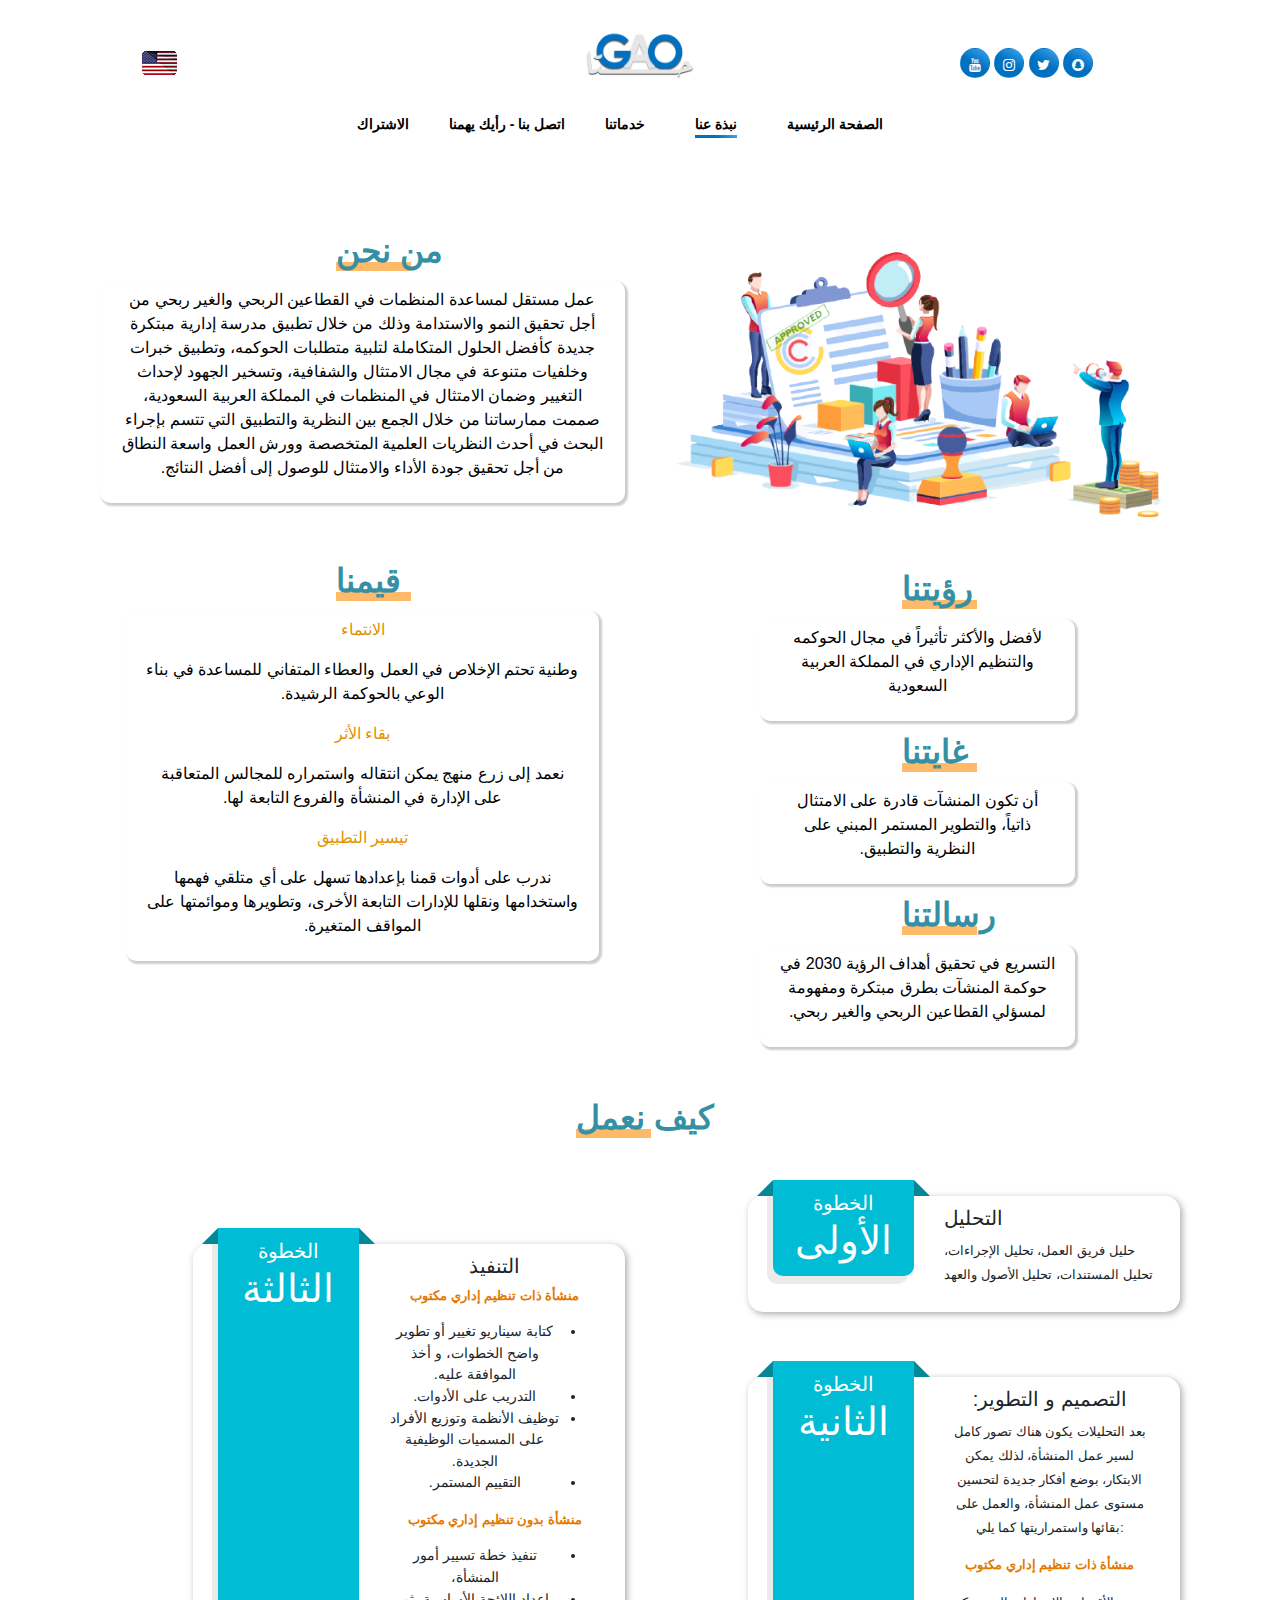
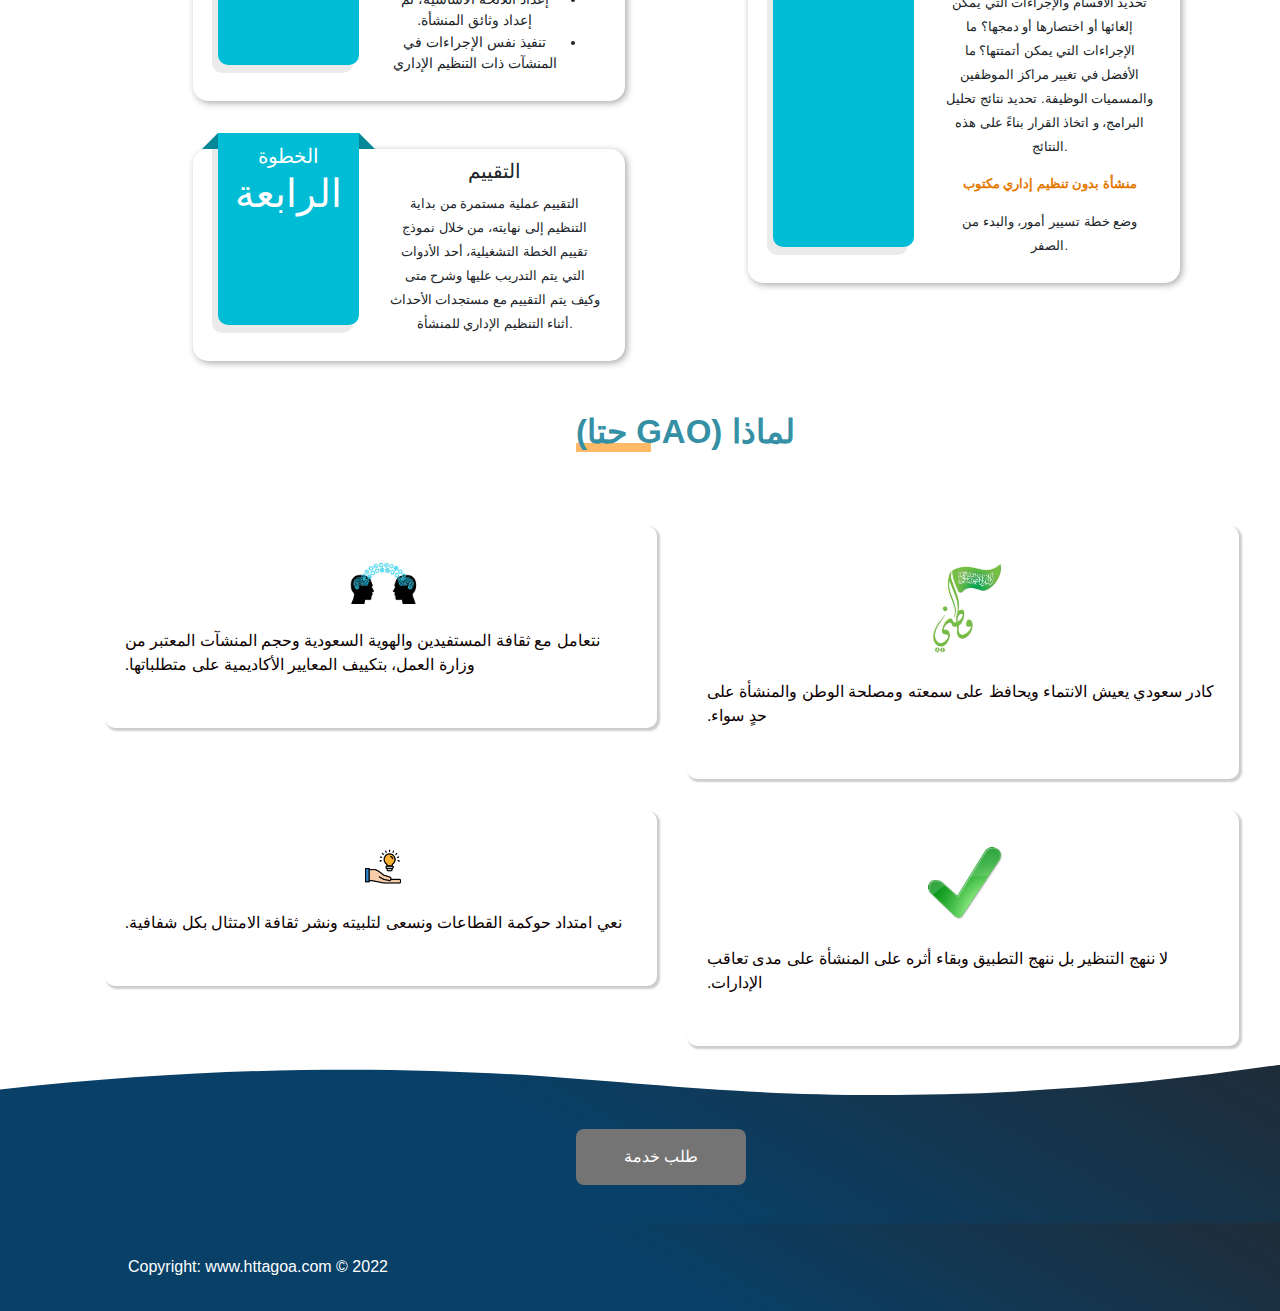
==== about_us.html @ 60f809b7 "first commit" ====
<!DOCTYPE html>
<html dir="rtl" lang="ar">

<head>
    <!-- Meta Tags -->
    <meta charset="utf-8">
    <meta content="width=device-width, initial-scale=1, shrink-to-fit=no" name="viewport">
    <!-- Page Title -->
    <title>HttaGoa</title>
    <!-- Favicon -->
    <link rel="icon" href="assets/img/tools/logo.png">
    <!-- Style Sheet -->
    <link href="https://maxcdn.bootstrapcdn.com/font-awesome/4.7.0/css/font-awesome.min.css" rel="stylesheet">
    <link rel="stylesheet" href="assets/css/style.css">
    <link rel="stylesheet" href="assets/css/steps.css">
    <link rel="stylesheet" href="assets/css/navbar.css">
    <link rel="stylesheet" href="assets/css/bootstrap.css">
    <link rel="stylesheet" href="assets/css/mobile.css ">


</head>

<body>

    <!-- Header start -->
    <header>
        <!--Navbar-->
        <div class="row no-gutters ">
            <div class="col-lg-3 col-md-12 col-sm-12 pt-5 menu-button ">
                <div class="social-icons mr-4 ">
                    <ul>
                        <li>
                            <a class="hover " href="https://www.snapchat.com/add/hatta.gao?share_id=tcZygXG7sNs&locale=ar-EG">
                                <i class="fa fa-snapchat"></i></a>
                        </li>
                        <li>
                            <a class="hover " href="https://twitter.com/GAO44782084?t=HVeHm3JKJ5Zm4QKDklTA5Q&s=09">
                                <i class="fa fa-twitter "></i></a>
                        </li>
                        <li>
                            <a class="hover " href="https://instagram.com/hatta.gao?utm_medium=copy_link">
                                <i class="fa fa-instagram "></i></a>
                        </li>
                        <li>
                            <a class="hover " href="https://youtube.com/channel/UCHqrDmmiUdGoRbmM8XUZd3w">
                                <i class="fa fa fa-youtube"></i></a>
                        </li>
                    </ul>
                </div>
            </div>
            <div class="col-lg-6 col-md-6 col-sm-6 nav-logo pt-2 ">
                <a href="#home " title="Logo " class="logo scroll ">
                    <img src="assets/img/tools/logo.png " class="logoPrinciplate " alt="logo ">
                </a>
            </div>
            <div class="col-lg-3 text-right pt-3 nav-icons ">
                <a class="button-eng " href="index.html "><img src="assets/img/tools/en.gif " class="headericon-lang "></a>
            </div>
        </div>
        <!-- Row End -->
        <!--Nav Links-->
        <nav class="navbar navbar-expand-lg text-center full-nav ">
            <a href="javascript:void(0) " onclick="w3_open()" class="sidemenu_btn " id="sidemenu_toggle ">
                <span></span>
                <span></span>
                <span></span>
            </a>
            <div class="container ">
                <a class="logo link scroll " href="#home ">
                    <img src="assets/img/tools/logo.png " alt="logo " title="Logo " class="logo-scrolled ">
                </a>
                <div class="collapse navbar-collapse ">
                    <ul class="navbar-nav text-center ">
                        <li class="nav-item ">
                            <a class="nav-link  scroll " href="index.html ">الصفحة الرئيسية</a>
                        </li>
                        <li class="nav-item active">
                            <a class="nav-link active scroll " href="about_us.html">نبذة عنا</a>
                            <ul class="navbar-nav ">
                                <li>
                                    <button href=" # ">من نحن</button>
                                </li>
                                <li>
                                    <button href="# ">رؤيتنا</button>
                                </li>
                                <li>
                                    <button href="# ">رسالتنا</button>
                                </li>
                                <li>
                                    <button href="# ">غايتنا</button>
                                </li>
                                <li>
                                    <button href="# ">قيمنا</button>
                                </li>
                                <li>
                                    <button href="# ">كيف نعمل</button>
                                </li>
                                <li>
                                    <button href="# ">لماذا (حتا GAO)</button>
                                </li>
                            </ul>
                        </li>
                        <li class="nav-item ">
                            <a class="nav-link scroll " href="services.html">خدماتنا</a>
                            <ul class="navbar-nav">
                                <li>
                                    <button href=" # ">الخدمات الاستشارية
</button>
                                </li>
                                <li>
                                    <button href=" # ">البرامج التطويرية
</button>
                                </li>
                                <li>
                                    <button href=" # ">البرامج التدريبية
</button>
                                </li>
                                <li>
                                    <button href=" # ">تسويق
</button>
                                </li>
                            </ul>
                        </li>
                        <li class="nav-item ">
                            <a class="nav-link scroll " href="contact.html">اتصل بنا - رأيك يهمنا</a>
                        </li>
                        <li class="nav-item ">
                            <a href="subscribe.html " class="nav-link scroll ">الاشتراك</a>
                        </li>
                    </ul>
                </div>
            </div>
            <!-- Container End -->
        </nav>
        <!-- Navbar End -->
        <!-- Side Nav -->


    </header>
    <div class="sidebar" id="sidebar">
        <ul class="mobileul">
            <li>
                <a class=" nav__item--active " href="index.html">الرئيسية</a>
            </li>
            <li>
                <a href="about_us.html" class="">نبذة عنا  </a>
            </li>
            <li>
                <a href="services.html">  خدماتنا</a>
            </li>
            <li>
                <a href="contact.html" class="">اتصل بنا - رأيك يهمنا </a>
            </li>
            <li>
                <a href="subscribe.html" class="">الاشتراك </a>
            </li>
        </ul>
    </div>
    <section id="about" class="padd-80 ">
        <div class="container ">

            <div class="row">
                <div class="col-lg-6 col-md-6 ">
                    <div class="video-box ">

                        <img src="assets/img/tools/about.png " alt=" ">
                    </div>
                </div>
                <div class="col-lg-6 col-md-6 ">
                    <header class="section-header-about">
                        <h3 class="section-title ">من نحن</h3>
                    </header>
                    <div>
                        <div class="icon-blockAbout">
                            <p>
                                عمل مستقل لمساعدة المنظمات في القطاعين الربحي والغير ربحي من أجل تحقيق النمو والاستدامة وذلك من خلال تطبيق مدرسة إدارية مبتكرة جديدة كأفضل الحلول المتكاملة لتلبية متطلبات الحوكمه، وتطبيق خبرات وخلفيات متنوعة في مجال الامتثال والشفافية، وتسخير الجهود لإحداث
                                التغيير وضمان الامتثال في المنظمات في المملكة العربية السعودية، صممت ممارساتنا من خلال الجمع بين النظرية والتطبيق التي تتسم بإجراء البحث في أحدث النظريات العلمية المتخصصة وورش العمل واسعة النطاق من أجل تحقيق جودة الأداء
                                والامتثال للوصول إلى أفضل النتائج.
                            </p>
                        </div>
                    </div>

                </div>
            </div>
        </div>
    </section>
    <section id="about">
        <div class="container ">

            <div class="row ">
                <div class="col-lg-6 ">
                    <div class=" aboutTwo">
                        <div class="row-cols-3 pt-2 ">
                            <header class="section-header-about">
                                <h3 class="section-title ">رؤيتنا</h3>
                            </header>
                            <div class="icon-blockAbout">
                                <p>
                                    لأفضل والأكثر تأثيراً في مجال الحوكمه والتنظيم الإداري في المملكة العربية السعودية
                                </p>
                            </div>
                        </div>
                        <div class="row-cols-3 pt-2 ">
                            <header class="section-header-about">
                                <h3 class="section-title ">غايتنا</h3>
                            </header>
                            <div>
                                <div class="icon-blockAbout">
                                    <p>
                                        أن تكون المنشآت قادرة على الامتثال ذاتياً، والتطوير المستمر المبني على النظرية والتطبيق.
                                    </p>
                                </div>
                            </div>
                        </div>
                        <div class="row-cols-3  pt-2 ">
                            <header class="section-header-about">
                                <h3 class="section-title ">رسالتنا</h3>
                            </header>
                            <div class="icon-blockAbout">
                                <p>
                                    التسريع في تحقيق أهداف الرؤية 2030 في حوكمة المنشآت بطرق مبتكرة ومفهومة لمسؤلي القطاعين الربحي والغير ربحي.
                                </p>
                            </div>
                        </div>
                    </div>
                </div>
                <div class="col-lg-6 col-md-6 ">
                    <header class="section-header-about">
                        <h3 class="section-title ">قيمنا</h3>
                    </header>
                    <div class="icon-blockValue">
                        <p><span>الانتماء  </span></p>
                        <p>
                            وطنية تحتم الإخلاص في العمل والعطاء المتفاني للمساعدة في بناء الوعي بالحوكمة الرشيدة. </p>
                        <p><span>بقاء الأثر</span></p>

                        <p>
                            نعمد إلى زرع منهج يمكن انتقاله واستمراره للمجالس المتعاقبة على الإدارة في المنشأة والفروع التابعة لها. </p>
                        <p><span>تيسير التطبيق </span></p>

                        <p>
                            ندرب على أدوات قمنا بإعدادها تسهل على أي متلقي فهمها واستخدامها ونقلها للإدارات التابعة الأخرى، وتطويرها وموائمتها على المواقف المتغيرة. </p>

                    </div>

                </div>


            </div>
        </div>
        </div>
    </section>

    <section class="pt-5">
        <header class="section-header-about">
            <h3 class="section-title ">كيف نعمل</h3>
        </header>
        <div class="container work-process pt-5">
            <div class="row">
                <div class="col-md-5 ">
                    <div class="process-box process-left " data-aos="fade-right " data-aos-duration="1000 ">
                        <div class="row">
                            <div class="col-md-5">
                                <div class="process-step ">
                                    <p class="m-0 p-0 ">الخطوة </p>
                                    <h2 class="m-0 p-0 ">الأولى</h2>
                                </div>
                            </div>
                            <div class="col-md-7">
                                <h5>التحليل</h5>
                                <p><small>حليل فريق العمل، تحليل الإجراءات، تحليل المستندات، تحليل الأصول والعهد</small></p>
                            </div>
                        </div>
                    </div>
                    <div class="process-box process-right how" data-aos="fade-left " data-aos-duration="1000 ">
                        <div class="row">
                            <div class="col-md-5">
                                <div class="process-step ">
                                    <p class="m-0 p-0 ">الخطوة</p>
                                    <h2 class="m-0 p-0 ">الثانية</h2>
                                </div>
                            </div>
                            <div class="col-md-7 rtl">
                                <h5> التصميم و التطوير:</h5>
                                <p><small>بعد التحليلات يكون هناك تصور كامل لسير عمل المنشأة، لذلك يمكن الابتكار، بوضع أفكار جديدة لتحسين مستوى عمل المنشأة، والعمل على بقائها واستمراريتها كما يلي:</small></p>
                                <p class="titleHow">منشأة ذات تنظيم إداري مكتوب</p>
                                <p><small>تحديد الأقسام والإجراءات التي يمكن إلغائها أو اختصارها أو دمجها؟ ما الإجراءات التي يمكن أتمتتها؟ ما الأفضل في تغيير مراكز الموظفين والمسميات الوظيفة.
                                تحديد نتائج تحليل البرامج، و اتخاذ القرار بناءً على هذه النتائج.
                                </small></p>
                                <p class="titleHow">منشأة بدون تنظيم إداري مكتوب</p>
                                <p><small>وضع خطة تسيير أمور، والبدء من الصفر.</small></p>

                            </div>
                        </div>
                    </div>
                </div>
                <div class="col-md-1"></div>

                <div class="col-md-5 pt-5">
                    <div class="process-box process-left " data-aos="fade-right " data-aos-duration="1000 ">
                        <div class="row ">
                            <div class="col-md-5 ">
                                <div class="process-step ">
                                    <p class="m-0 p-0 ">الخطوة</p>
                                    <h2 class="m-0 p-0 ">الثالثة</h2>
                                </div>
                            </div>
                            <div class="col-md-7 rtl">
                                <h5>التنفيذ</h5>
                                <p class="titleHow">منشأة ذات تنظيم إداري مكتوب</p>
                                <p>
                                    <ul class="smaller">
                                        <li>
                                            <smal> كتابة سيناريو تغيير أو تطوير واضح الخطوات، و أخذ الموافقة عليه. </smal>
                                        </li>
                                        <li>
                                            <smal> التدريب على الأدوات.</smal>
                                        </li>
                                        <li>
                                            <smal> توظيف الأنظمة وتوزيع الأفراد على المسميات الوظيفية الجديدة. </smal>
                                        </li>
                                        <li>
                                            <smal> التقييم المستمر.</smal>
                                        </li>
                                    </ul>
                                </p>
                                <p class="titleHow">منشأة بدون تنظيم إداري مكتوب</p>
                                <p>
                                    <ul class="smaller">
                                        <li>
                                            <smal> تنفيذ خطة تسيير أمور المنشأة،</smal>
                                        </li>
                                        <li>
                                            <smal> إعداد اللائحة الأساسية، ثم إعداد وثائق المنشأة.</smal>
                                        </li>
                                        <li>
                                            <smal> تنفيذ نفس الإجراءات في المنشآت ذات التنظيم الإداري</smal>
                                        </li>
                                    </ul>
                                </p>
                            </div>
                        </div>
                    </div>
                    <br>
                    <br>

                    <div class="process-box process-right " data-aos="fade-left " data-aos-duration="1000 ">
                        <div class="row">
                            <div class="col-md-5 ">
                                <div class="process-step ">
                                    <p class="m-0 p-0 ">الخطوة</p>
                                    <h2 class="m-0 p-0 ">الرابعة</h2>
                                </div>
                            </div>
                            <div class="col-md-7 rtl">
                                <h5>التقييم</h5>
                                <p><small>التقييم عملية مستمرة من بداية التنظيم إلى نهايته، من خلال نموذج تقييم الخطة التشغيلية، أحد الأدوات التي يتم التدريب عليها وشرح متى وكيف يتم التقييم مع مستجدات الأحداث أثناء التنظيم الإداري للمنشأة. </small></p>
                            </div>
                        </div>
                    </div>
                </div>
            </div>
        </div>
    </section>
    <section class="pt-5">
        <header class="section-header-about ">
            <h3 class="section-title "> (حتا GAO) لماذا</h3>
        </header>
        <div class="why">
            <div class="row ">
                <div class="col-md-4 col-lg-6 pt-2 ">

                    <div class="icon-block ">
                        <img src="assets/img/icons/sa.jpg " />
                        <p>كادر سعودي يعيش الانتماء ويحافظ على سمعته ومصلحة الوطن والمنشأة على حدٍ سواء.</p>
                    </div>


                </div>
                <div class="col-md-4 col-lg-6 pt-2 ">
                    <div class="icon-block ">
                        <img src="assets/img//icons/con.jpg " />
                        <p>نتعامل مع ثقافة المستفيدين والهوية السعودية وحجم المنشآت المعتبر من وزارة العمل، بتكييف المعايير الأكاديمية على متطلباتها.</p>
                    </div>
                </div>
            </div>
            <br>
            <div class="row">
                <div class="col-md-4 col-lg-6 pt-2 ">

                    <div class="icon-block ">
                        <img src="assets/img//icons/check.png " />
                        <p>لا ننهج التنظير بل ننهج التطبيق وبقاء أثره على المنشأة على مدى تعاقب الإدارات.</p>
                    </div>


                </div>
                <div class="col-md-4 col-lg-6 pt-2 ">

                    <div class="icon-block ">

                        <img src="assets/img//icons/2883891.png " />
                        <p>نعي امتداد حوكمة القطاعات ونسعى لتلبيته ونشر ثقافة الامتثال بكل شفافية.</p>

                    </div>


                </div>

            </div>
        </div>
    </section>
    <!-- Form Section End -->
    <!-- Footer Start -->
    <div class="hTacsC "><svg class="decoration " viewBox="0 0 1920 60 " aria-hidden="true "><path fill="#fff " d="M-153.5,85.5a4002.033,4002.033,0,0,1,658-71c262.854-6.5,431.675,15.372,600,27,257.356,17.779,624.828,19.31,1089-58v102Z "></path></svg>
        <div class="hQPzCr ">
            <div>
                <div>
                    <a class="ijfRPV " href="subscribe.html ">طلب خدمة</a>
                </div>

            </div>
        </div>
        <footer class="footer ">

            <!-- Copyright -->
            <span class="footer-text ">2022 © Copyright: www.httagoa.com
        </span>

            <!-- Copyright -->
        </footer>
        <!-- <div class="lang ">
        <a class="button " href="index.html "><img src="assets/img/en.gif " class="icon-lang "></a>
    </div> -->
        <script>
            function w3_open() {
                if (document.getElementById("sidebar").style.display != "block") {
                    document.getElementById("sidebar").style.display = "block"
                } else if (document.getElementById("sidebar").style.display != "none")
                    document.getElementById("sidebar").style.display = "none";
            }
        </script>
        <!-- Footer End -->
        <script src="vendor/js/bundle.min.js "></script>
        <!-- Plugin Js -->
        <script src="vendor/js/jquery.cubeportfolio.min.js "></script>
        <script src="vendor/js/jquery.fancybox.min.js "></script>
        <script src="vendor/js/owl.carousel.min.js "></script>
        <script src="vendor/js/swiper.min.js "></script>
        <script src="vendor/js/jquery.appear.js "></script>
        <!-- custom script -->
        <script src="vendor/js/contact_us.js "></script>
        <script src="assets/js/script.js "></script>
</body>

</html>
---- assets/css/style.css ----
/* ===================================
    Table of Content
====================================== */


/*- Fonts
  - Scrollbar
  - General   
  - Loader
  - Navbar
  - Side-Menu
  - Banner-Section
  - About-Section
  - Team-Section
  - Counter-Section
  - Testimonial-section
  - pricing-Section
  - Blog-Section
  - Contact-Section
  - Form-Section
  - Footer
  - StandAlone Page
  - Media Queries

*/


/* ===================================
    Scrollbar
====================================== */

::-webkit-scrollbar {
    width: 8px;
}

::-webkit-scrollbar-track {
    width: 12px;
    border-left: 0 solid white;
    border-right: 0 solid white;
}

::-webkit-scrollbar-thumb {
    background: linear-gradient(30deg, #0070C0 50%, #3ea7f1 100%);
    width: 0;
    height: 25%;
    transition: .5s ease;
    cursor: pointer;
}


/* ===================================
  General
====================================== */

body {
    overflow-x: hidden;
    font-family: 'Roboto', sans-serif;
    background-color: #fff;
}

a {
    text-decoration: none;
}


/*Headings and Text*/

.heading {
    font-size: 48px;
    color: #000;
    font-weight: 600;
    font-family: 'Montserrat', sans-serif;
}

.subheading {
    font-size: 18px;
    color: #2f2f2f;
    font-weight: 400;
    font-family: 'Montserrat', sans-serif;
}

.text {
    font-size: 16px;
    color: #000;
    font-weight: 400;
    font-family: 'Source Sans Pro', sans-serif;
}


/*Button*/

.btn {
    z-index: 2;
    letter-spacing: .5px;
    border-radius: 0;
    font-weight: 500;
    overflow: hidden;
    line-height: inherit;
    display: inline-block;
    color: #fff;
    border: 2px solid transparent;
    text-transform: capitalize;
    transition: all .5s ease !important;
}

.btn.button {
    font-size: 15px !important;
    font-weight: 500;
    color: #fff;
    padding: 9px 40px !important;
    line-height: 1.8em !important;
    cursor: pointer;
    display: inline-block;
    position: relative;
    transition: 0.5s;
}

.btn.btn-rounded {
    border-radius: 50px;
}

.btn.trans-btn {
    background-color: transparent;
    border: 1px solid #000;
    color: #000;
}


/*Button hover*/

.btn.btn-hvr-pink:hover {
    background-color: #fc294b;
    border: 1px solid #fc294b;
    color: #fff;
}

.btn.btn-hvr-black:hover {
    background-color: #000;
    border: 1px solid #000;
    color: #fff;
}

.btn.btn-hvr-white:hover {
    background-color: #fff;
    border: 1px solid #fff;
    color: #000 !important;
}


/*Gradient Button*/

.gradient-btn {
    border: solid 1px transparent;
    color: #FFFFFF !important;
    font-weight: 700;
    padding: 10px 35px;
    font-size: 14px;
    text-align: center;
    overflow: hidden;
    transition: .8s ease;
    text-decoration: none;
    background-image: linear-gradient(30deg, #0070C0 50%, #3ea7f1 100%);
    background-size: 200% auto;
}

.gradient-btn:hover {
    background-position: right center;
}


/*Social icons*/

.social-icons ul {
    margin-bottom: 0px;
}

.social-icons li {
    display: inline-block;
}

.social-icons ul li a {
    border-radius: 50%;
    color: #000;
    height: 30px;
    line-height: 32px;
    width: 30px;
    font-size: 14px;
    border: 1px solid transparent;
    display: block;
    /*overflow: hidden;*/
    text-align: center;
}


/*Social icons Hover*/


/*Hover Style 1*/

.hover {
    color: #fff !important;
    transition: 0.5s ease;
    background: linear-gradient(30deg, #0070C0 50%, #3ea7f1 100%);
}

.hover:hover {
    color: #fff !important;
    transition: 0.5s ease;
    background: linear-gradient(30deg, #043d66 50%, #1e4b6b 100%);
}


/* ===================================
    Navbar
====================================== */


/*Main Navbar*/

header {
    position: relative;
    top: 0px;
    left: 0px;
    right: 0px;
}

header .navbar {
    padding: 0;
}

header .nav-logo {
    text-align: center;
}

header .navbar .navbar-nav .nav-link {
    font-size: 14px;
    color: #000;
    font-weight: 700;
    text-transform: uppercase;
    padding: 6px 16px;
    /*margin-left: 20px;*/
    margin-right: 10px;
    transition: .5s ease;
    transition: all .6s ease;
    border: 2px solid transparent;
    display: block;
    font-family: 'Montserrat', sans-serif;
}

header .navbar .navbar-nav {
    margin-left: auto;
    margin-right: auto;
}

header .navbar .navbar-nav .nav-link.active {
    color: #000;
    transition: all .6s ease;
}

header .navbar .navbar-nav .nav-link:hover {
    transition: all .6s ease;
    color: #000;
}


/* Banner */

.carousel img {
    background-size: cover;
    width: 100%;
    height: 520px;
    vertical-align: middle;
}


/*Navlink Hover*/

header .navbar .navbar-nav .nav-link.active:after {
    width: 100%;
    background: linear-gradient(30deg, #0070C0 50%, #3ea7f1 100%);
}

header .navbar .navbar-nav .nav-link:hover {
    color: #000;
    transition: all .6s ease;
}

header .navbar .navbar-nav .nav-link:last-child {
    margin-right: 0;
}

header .navbar .navbar-nav .nav-link:after {
    content: '';
    display: block;
    margin: auto;
    height: 3px;
    width: 0;
    background: transparent;
    transition: width .5s ease, background-color .5s ease;
}

header .navbar .navbar-nav .nav-link:hover:after {
    width: 100%;
    background: linear-gradient(30deg, #0070C0 50%, #3ea7f1 100%);
}

.logoPrinciplate {
    width: 26%;
}


/*side menu button*/

.sidemenu_btn {
    width: 36px;
    padding: 6px;
    z-index: 999;
    left: 0;
    top: -42px;
    margin-left: 30px;
    cursor: pointer;
    position: absolute;
    display: none;
    transition: none;
}

.sidemenu_btn span {
    height: 2px;
    width: 100%;
    background: #000;
    display: block;
    margin: auto;
    transition: .5s ease;
}

.sidemenu_btn:hover span:first-child,
.sidemenu_btn:hover span:last-child {
    width: 70%;
}

.sidemenu_btn span:nth-child(2) {
    margin: 4px 0;
}

.logo-scrolled {
    display: none;
}


/* ===================================
    Side Menu
====================================== */

.side-menu {
    width: 30%;
    position: fixed;
    left: 0;
    top: 0;
    bottom: 0;
    background: #fff;
    z-index: 2032;
    height: 100%;
    transform: translate3d(-100%, 0, 0);
    transition: transform .5s ease;
    overflow: hidden;
}

.side-menu .side-nav {
    margin-top: 5px;
    display: block;
}

.side-nav .navbar-nav .nav-item {
    opacity: 0;
    display: block;
    margin: 19px 0;
    padding: 0 !important;
    transition: all 0.8s ease 500ms;
    transform: translateY(30px);
}

.side-nav .navbar-nav .nav-item:first-child {
    transition-delay: .1s;
}

.side-nav .navbar-nav .nav-item:nth-child(2) {
    transition-delay: .2s;
}

.side-nav .navbar-nav .nav-item:nth-child(3) {
    transition-delay: .3s;
}

.side-nav .navbar-nav .nav-item:nth-child(4) {
    transition-delay: .4s;
}

.side-nav .navbar-nav .nav-item:nth-child(5) {
    transition-delay: .5s;
}

.side-nav .navbar-nav .nav-item:nth-child(6) {
    transition-delay: .6s;
}

.side-nav .navbar-nav .nav-item:nth-child(7) {
    transition-delay: .7s;
}

.side-nav .navbar-nav .nav-item:nth-child(8) {
    transition-delay: .8s;
}

.side-nav .navbar-nav .nav-item:nth-child(9) {
    transition-delay: .9s;
}

.side-menu.side-menu-active .side-nav .navbar-nav .nav-item {
    transform: translateY(0);
    opacity: 1;
}

.side-nav .navbar-nav .nav-link {
    display: inline-table;
    color: #000;
    padding: 2px 0 3px 0 !important;
    font-size: 30px;
    line-height: normal;
    position: relative;
    border-radius: 0;
    text-decoration: none;
}

.side-nav .navbar-nav .nav-link::after {
    content: "";
    left: 0;
    width: 0;
    bottom: 0;
    height: 2px;
    /*background: #fff;*/
    overflow: hidden;
    position: absolute;
    display: inline-block;
    transition: all 0.5s cubic-bezier(0, 0, 0.2, 1);
    background: linear-gradient(30deg, #0070C0 50%, #3ea7f1 100%);
}

.side-nav .navbar-nav .nav-link:hover::after,
.side-nav .navbar-nav .nav-link:focus::after,
.side-nav .navbar-nav .nav-link.active::after {
    width: 100%;
}

.side-nav .navbar-nav .nav-link.active {
    background: transparent;
}

.side-menu-opacity {
    opacity: 0;
}

.side-menu.left {
    left: 0;
    right: auto;
    -webkit-transform: translate3d(-100%, 0, 0);
    transform: translate3d(-100%, 0, 0);
}

.side-menu.before-side {
    width: 280px;
}

.side-menu.side-menu-active,
.side-menu.before-side {
    -webkit-transform: translate3d(0, 0, 0);
    transform: translate3d(0, 0, 0);
}

.pul-menu .side-menu.side-menu-active {
    visibility: visible;
    opacity: 1;
}

.side-menu .navbar-brand {
    margin: 0 0 2.5rem 0;
}


/*Side overlay*/

#close_side_menu {
    position: fixed;
    top: 0;
    left: 0;
    width: 100%;
    height: 100%;
    background-color: #000;
    transition: opacity 300ms cubic-bezier(0.895, 0.03, 0.685, 0.22);
    display: none;
    z-index: 1031;
    opacity: 0.4;
}

.side-menu .image {
    width: 40%;
    position: absolute;
    top: 15px;
    right: 50px;
}


/* About Us Section
--------------------------------*/

.video-box img {
    width: 100%;
    border-radius: 10px;
    -moz-border-radius: 10px;
    -webkit-border-radius: 10px;
}

.video-box {
    position: relative;
}

.hTacsC {
    padding: 4rem 0px 0px;
    background: linear-gradient(30deg, #084068 50%, #1f2c38 100%);
    color: rgb(255, 255, 255);
    position: relative;
}

.ijfRPV {
    text-decoration: none;
    color: rgb(255, 255, 255);
    background: rgb(116 116 116);
    padding: 1rem 3rem;
    display: inline-block;
    border-radius: 0.5rem;
    transition: all 150ms ease-in-out 0s;
    margin-left: 45%;
}

.ijfRPV:hover {
    text-decoration: none;
    color: rgb(255, 255, 255);
    background: rgb(0, 0, 0);
    padding: 1rem 3rem;
    display: inline-block;
    border-radius: 0.5rem;
    transition: all 150ms ease-in-out 0s;
    margin-left: 45%;
}

.decoration {
    position: absolute;
    top: -5px;
    left: 0px;
    transform: rotate(180deg);
    border-bottom: 4px solid white;
}

.ply-btn {
    z-index: 999;
    position: absolute;
    top: 30%;
    left: 38%;
    transform: translate(50%, 50%);
}

.ply-btn img {
    width: 80px;
}

.padd-80 {
    padding-top: 80px;
    padding-bottom: 20px;
}

.btn-black {
    background-color: #2e71c0;
    color: #fff;
    box-shadow: 0 5px 15px rgba(32, 32, 32, 0.4);
}


/*language section*/

.headericon-lang {
    margin-right: 143px;
    margin-top: 35px;
    width: 11%;
}

.lang {
    position: fixed;
    z-index: 9999999;
    bottom: 0;
    margin-bottom: 10px;
    left: 11%;
    color: #fff;
    border-radius: 5px 5px 0 0;
    display: block;
    overflow: hidden;
}

.icon-lang {
    width: 60px;
    height: 30px;
}


/*side close btn*/

.side-menu .btn-close {
    height: 42px;
    width: 42px;
    border-radius: 50%;
    display: inline-block;
    text-align: center;
    position: absolute;
    top: 15px;
    left: 34px;
    cursor: pointer;
    /*border: solid 1px #fff;*/
}

.side-menu.before-side .btn-close {
    display: none;
}

.side-menu .btn-close::before,
.side-menu .btn-close::after {
    position: absolute;
    left: 19px;
    content: ' ';
    height: 28px;
    width: 2px;
    /*background: #fff;*/
    background: linear-gradient(30deg, #0070C0 50%, #3ea7f1 100%);
    top: 6px;
}

.side-menu .btn-close:before {
    transform: rotate(35deg);
}

.side-menu .btn-close:after {
    transform: rotate(-35deg);
}

.side-menu .inner-wrapper {
    padding: 3.5rem 3rem;
    height: 100%;
    position: relative;
    overflow-y: auto;
    display: -webkit-box;
    display: -ms-flexbox;
    display: flex;
    align-items: center;
    text-align: left;
    flex-wrap: wrap;
}

.pul-menu.pushwrap .side-menu .inner-wrapper {
    padding: 3.5rem 2.5rem;
}

.side-menu .navbar-nav {
    display: block;
}


/*side menu footer */

.side-menu-footer .navbar-nav {
    transform: translateY(0);
}

.side-menu-footer p {
    color: #000;
    font-size: 15px;
}

.side-menu-footer .social-icons ul li a {
    color: #000;
    height: 40px;
    line-height: 42px;
    width: 40px;
}

@-webkit-keyframes animationFade {
    from {
        opacity: 0;
        transform: translate3d(0, -100%, 0);
    }
    to {
        opacity: 1;
        transform: none;
    }
}

@keyframes animationFade {
    from {
        opacity: 0;
        -webkit-transform: translate3d(0, -100%, 0);
        transform: translate3d(0, -100%, 0);
    }
    to {
        opacity: 1;
        transform: none;
    }
}


/* .whatssap {
    position: fixed;
    z-index: 9999999;
    bottom: 0;
    margin-bottom: 10px;
    right: 11%;
    color: #fff;
    border-radius: 5px 5px 0 0;
    display: block;
    overflow: hidden;
}

.icon-whatssap {
    width: 47px;
    height: 30px;
} */


/* ===================================
    About-section
====================================== */

.servicess {
    margin-right: 91px;
    margin-top: 10px;
}

.serv {
    margin-bottom: 20px;
}

.coustm-button {
    margin-left: 492px;
}

.text-left {
    margin-left: 73%;
}

.text-left-40 {
    margin-left: 40%;
}

.selectButton {
    width: 100%;
    height: calc(2.25rem + 2px);
    border: 1px solid #ced4da;
    border-radius: 0.25rem;
    background-color: #fff;
    color: #495057;
}

.icon-blockAbout {
    padding: 7px 20px;
    border-radius: 10px;
    -moz-border-radius: 10px;
    -webkit-border-radius: 10px;
    box-shadow: 2px 2px 2px 1px rgba(0, 0, 0, 0.2);
    background-color: #fff;
    color: #000;
}

.rightMargin {
    margin-right: 20% !important;
    width: 100% !important;
    font-size: 88% !important;
}

.rightMargin ul {
    list-style: none;
    padding: 0;
}

.rightMargin ul li {
    padding-left: 1.3em;
}

.rightMargin1 {
    margin-right: 20% !important;
    width: 100% !important;
    font-size: 88% !important;
}

.rightMargin1 ul {
    list-style: none;
    padding: 0;
}

.rightMargin1 ul li {
    padding-left: 1.3em;
}

.sidebar {
    position: relative;
    top: 0;
    background-color: #262626;
    width: 100%;
    display: none;
    height: 100%;
    z-index: 9999;
    transition: .3s
}

.titleHow {
    color: rgb(228, 121, 0);
    font-weight: 900;
    font-size: 80%;
    text-align: center;
}

.rtl {
    direction: rtl;
    text-align: center;
}

.smaller {
    font-size: 90%;
}

. @media (min-width:1224px) {
    .sidebar {
        display: none
    }
}

.mobileul {
    margin: 0;
    padding: 20px 0
}

.mobileul li {
    list-style: none
}

.mobileul li a {
    padding: 10px 20px;
    color: #fff;
    display: block;
    text-decoration: none;
    border-bottom: 1px solid rgba(0, 0, 0, .2)
}

.mobileul li a:hover {
    background-color: grey
}

.rightMargin ul li:before {
    content: "\f00c";
    /* FontAwesome Unicode */
    font-family: FontAwesome;
    display: inline-block;
    /* same as padding-left set on li */
    width: 1.3em;
    /* same as padding-left set on li */
}

.devSection {
    margin-top: 30px !important;
}

.titlePratique {
    color: #ffc390;
    margin-top: 4%;
}

.howare {
    margin-top: 4%;
    margin-bottom: 4%;
}

.video {
    width: 100%;
    margin-top: 3%;
}

.icon-blockTraining {
    margin-top: 3%;
    margin-left: auto;
    font-weight: 900;
    font-size: 100%;
    margin-right: auto;
    width: 77%;
    padding: 7px 20px;
    text-align: center;
    -moz-border-radius: 10px;
    -webkit-border-radius: 10px;
    box-shadow: 2px 2px 2px 1px rgba(0, 0, 0, 0.2);
    background-color: #3590a5;
    color: #fff;
    border-radius: 25% 10%;
    border: 2px solid #feb969;
}

.icon-blockAbout p {
    text-align: center;
}

.icon-blockValue {
    padding: 7px 20px;
    border-radius: 10px;
    -moz-border-radius: 10px;
    -webkit-border-radius: 10px;
    box-shadow: 2px 2px 2px 1px rgba(0, 0, 0, 0.2);
    background-color: #fff;
    color: #000;
    width: 90%;
    margin-right: 5%;
}

.icon-blockValue p {
    text-align: center;
}

.icon-blockValue span {
    color: #df9100;
}

.icon-block {
    padding: 35px 20px;
    border-radius: 10px;
    -moz-border-radius: 10px;
    -webkit-border-radius: 10px;
    box-shadow: 2px 2px 2px 1px rgba(0, 0, 0, 0.2);
    background-color: #ffffff;
}

.icon-block img {
    width: 76px;
    margin-left: 43%;
    margin-bottom: 25px;
    height: auto,
}

.icon-block h3 {
    font-weight: 700;
    font-size: 18px;
    text-align: center;
    color: #0c0000;
    margin-bottom: 25px
}

.icon-block p {
    color: #0c0000;
}

.icon-block:hover,
.icon-block:focus {
    box-shadow: 0 10px 35px 2px rgba(61, 61, 61, .12);
}

.btn-left {
    margin-left: 67%;
}


/* footer */

footer {
    padding: 2em 0;
    color: #f8f8f8;
}

.footer-text {
    color: #fff;
    width: 980px;
    margin-left: 10%;
    min-width: 270px;
    text-align: center;
}

.white {
    background-color: #fff;
}

footer a {
    color: #fff;
}

footer a:hover {
    color: #eee;
}

footer h1,
footer h2,
footer h3,
footer h4,
footer h5,
footer h6 {
    color: #fff;
}

footer address {
    line-height: 1.6em;
    color: #FFFFFF;
}

footer h5 a:hover,
footer a:hover {
    text-decoration: none;
}

ul.social-network {
    list-style: none;
    margin: 0;
}

ul.social-network li {
    display: inline;
    margin: 0 5px;
}

#sub-footer {
    text-shadow: none;
    color: #f5f5f5;
    padding: 0;
    padding-top: 30px;
    margin: 20px 0 0 0;
    background: #000;
}

#sub-footer p {
    margin: 0;
    padding: 0;
}

#sub-footer span {
    color: #f5f5f5;
}

.copyright {
    text-align: left;
    font-size: 12px;
}

#sub-footer ul.social-network {
    float: right;
}

footer {
    background: linear-gradient(30deg, #084068 50%, #1f2c38 100%);
    color: #000;
    margin-top: 38px;
}

footer ul.link-list li a {
    color: #FFFFFF;
}

footer ul.link-list li a:hover {
    color: #E2E2E2;
}


/* Sections Header
--------------------------------*/

.aboutTwo {
    margin-left: auto !important;
    margin-right: auto!important;
    width: 60%;
}

.section-header h3 {
    font-size: 42px;
    color: #3590a5;
    line-height: 45px;
    font-weight: 700;
    margin-left: 40%;
}

.section-header p {
    text-align: center;
    padding-bottom: 30px;
    color: #333;
}

.why {
    width: 91%;
    margin-right: 2%;
    margin-top: 5%;
    margin-bottom: 19px;
}

.section-header-about h3 {
    font-size: 33px;
    color: #3590a5;
    line-height: 45px;
    font-weight: 700;
    margin-left: 45%
}

.section-titleConsult {
    font-size: 18px;
    color: #fff;
    line-height: 45px;
    font-weight: 700;
}

.section-title {
    font-size: 42px;
    color: #3590a5;
    line-height: 45px;
    font-weight: 700;
    direction: ltr;
    text-align: left;
}

.lastdev {
    padding-top: 7%;
}

.section-title:after {
    content: "";
    width: 75px;
    height: 9px;
    display: block;
    background: #feb969;
    position: absolute;
    top: 75%;
    z-index: -1;
}

.section-header-about p {
    text-align: center;
    padding-bottom: 30px;
    color: #333;
}

.sectionMarketing {
    margin-top: 31px;
    float: right;
    margin-right: 15%;
}

.sizeIcons {
    width: 50% !important;
    margin-left: 16% !important;
}

.consultitle {
    margin-top: 4%;
    font-weight: 900;
    margin-right: 19%;
    text-align: center;
    direction: rtl;
}

.consultSection {
    margin-left: 15% !important;
    margin-top: 3% !important;
}

.city {
    margin-top: 25px;
    float: right;
    font-size: large;
    margin-right: 34%;
}

.city p {
    background-color: #3590a5;
    color: #fff;
    width: 105px;
    text-align: center;
    border-radius: 25% 10%;
    border: 2px solid #feb969;
}

.mid img {
    margin-top: 10%;
    width: 100%;
}

.mid .banneritem img {
    max-width: 3000px;
}

.mid .moduletable {
    margin-bottom: 0px;
}
---- assets/css/steps.css ----
/*process-box*/

body {
    background: #eee;
}

.how {
    margin-top: 15%;
}

.process-box {
    background: #fff;
    padding: 10px;
    border-radius: 15px;
    position: relative;
    box-shadow: 2px 2px 7px 0 #00000057;
    direction: ltr !important;
}

.process-step {
    background: #00BCD4;
    text-align: center;
    width: 100%;
    margin: 0 auto;
    color: #fff;
    height: 100%;
    padding-top: 8px;
    position: relative;
    top: -26px;
    border-radius: 0px 0px 10px 10px;
    direction: ltr !important;
    box-shadow: -6px 8px 0px 0px #00000014;
}

.process-point-right {
    background: #ffffff;
    width: 25px;
    height: 25px;
    border-radius: 50%;
    border: 8px solid #00bcd4;
    box-shadow: 0 0 0px 4px #5c5c5c;
    margin: auto 0;
    position: absolute;
    bottom: 40px;
    direction: ltr !important;
    left: -63px;
}

.process-point-right:before {
    content: "";
    height: 144px;
    width: 11px;
    background: #5c5c5c;
    display: inline-grid;
    transform: rotate(36deg);
    position: relative;
    left: -50px;
    top: -0px;
    direction: ltr !important;
}

.process-point-left {
    background: #ffffff;
    width: 25px;
    height: 25px;
    border-radius: 50%;
    border: 8px solid #00bcd4;
    box-shadow: 0 0 0px 4px #5c5c5c;
    margin: auto 0;
    position: absolute;
    bottom: 40px;
    right: -63px;
    direction: ltr !important;
}

.process-point-left:before {
    content: "";
    height: 144px;
    width: 11px;
    background: #5c5c5c;
    display: inline-grid;
    transform: rotate(-38deg);
    position: relative;
    left: 50px;
    top: 0px;
    direction: ltr !important;
}

.process-last:before {
    display: none;
    direction: ltr !important;
}

.process-box p {
    z-index: 9;
    direction: ltr !important;
}

.process-step p {
    font-size: 20px;
    direction: ltr !important;
}

.process-step h2 {
    font-size: 39px;
    direction: ltr !important;
}

.process-step:after {
    content: "";
    border-top: 8px solid #04889800;
    border-bottom: 8px solid #048898;
    border-left: 8px solid #04889800;
    border-right: 8px solid #048898;
    display: inline-grid;
    position: absolute;
    left: -16px;
    top: 0;
    direction: ltr !important;
}

.process-step:before {
    content: "";
    border-top: 8px solid #ff000000;
    border-bottom: 8px solid #048898;
    border-left: 8px solid #048898;
    border-right: 8px solid #ff000000;
    display: inline-grid;
    position: absolute;
    right: -16px;
    top: 0;
    direction: ltr !important;
}

.process-line-l {
    background: white;
    height: 4px;
    position: absolute;
    width: 136px;
    right: -153px;
    top: 64px;
    z-index: 9;
    direction: ltr !important;
}

.process-line-r {
    background: white;
    height: 4px;
    position: absolute;
    width: 136px;
    left: -153px;
    top: 63px;
    z-index: 9;
    direction: ltr !important;
}
---- assets/css/navbar.css ----
.navbar {
    position: relative;
    display: -ms-flexbox;
    display: flex;
    -ms-flex-wrap: wrap;
    flex-wrap: wrap;
    -ms-flex-align: center;
    align-items: center;
    -ms-flex-pack: justify;
    justify-content: space-between;
    padding: .5rem 1rem
}

.navbar>.container,
.navbar>.container-fluid {
    display: -ms-flexbox;
    display: flex;
    -ms-flex-wrap: wrap;
    flex-wrap: wrap;
    -ms-flex-align: center;
    align-items: center;
    -ms-flex-pack: justify;
    justify-content: space-between
}

.navbar-brand {
    display: inline-block;
    padding-top: .3125rem;
    padding-bottom: .3125rem;
    margin-right: 1rem;
    font-size: 1.25rem;
    line-height: inherit;
    white-space: nowrap
}

.navbar-brand:focus,
.navbar-brand:hover {
    text-decoration: none
}

.navbar-nav {
    display: -ms-flexbox;
    display: flex;
    -ms-flex-direction: column;
    flex-direction: column;
    padding-left: 0;
    margin-bottom: 0;
    list-style: none
}

.navbar-nav li {
    background-color: #fff;
    border: 2px solid #fff;
}

.navbar-nav li ul {
    display: none;
    height: auto;
    margin: rgb(53, 50, 50);
    width: 9%;
    padding: 0;
    position: absolute;
    z-index: 1000;
    background-color: #17467c;
    color: #fff;
}

.navbar-nav li ul li a {
    color: #fff;
    font-size: 18px;
}

.navbar-nav li ul li button {
    color: #fff;
    width: 200px;
    border-radius: 0.25rem;
    background: linear-gradient(30deg, #0070C0 50%, #000000 100%);
    font-size: 18px;
}

.navbar-nav li ul li button:hover {
    color: #fff;
    width: 200px;
    border-radius: 0.25rem;
    background: linear-gradient(30deg, #000000 50%, #0070C0 100%);
    font-size: 18px;
}

.navbar-nav li ul a:hover {
    color: #fff;
    background-color: #000;
}

.navbar-nav li:hover ul {
    display: block;
}

.navbar-nav .nav-link {
    padding-right: 0;
    padding-left: 0
}

.navbar-nav .dropdown-menu {
    position: static;
    float: none
}

.navbar-text {
    display: inline-block;
    padding-top: .5rem;
    padding-bottom: .5rem
}

.navbar-collapse {
    -ms-flex-preferred-size: 100%;
    flex-basis: 100%;
    -ms-flex-positive: 1;
    flex-grow: 1;
    -ms-flex-align: center;
    align-items: center;
    margin-top: -20px
}

.navbar-toggler {
    padding: .25rem .75rem;
    font-size: 1.25rem;
    line-height: 1;
    background-color: transparent;
    border: 1px solid transparent;
    border-radius: .25rem
}

.navbar-toggler:focus,
.navbar-toggler:hover {
    text-decoration: none
}

.navbar-toggler-icon {
    display: inline-block;
    width: 1.5em;
    height: 1.5em;
    vertical-align: middle;
    content: "";
    background: no-repeat center center;
    background-size: 100% 100%
}

@media (max-width:575.98px) {
    .navbar-expand-sm>.container,
    .navbar-expand-sm>.container-fluid {
        padding-right: 0;
        padding-left: 0
    }
}

@media (min-width:576px) {
    .navbar-expand-sm {
        -ms-flex-flow: row nowrap;
        flex-flow: row nowrap;
        -ms-flex-pack: start;
        justify-content: flex-start
    }
    .navbar-expand-sm .navbar-nav {
        -ms-flex-direction: row;
        flex-direction: row
    }
    .navbar-expand-sm .navbar-nav .dropdown-menu {
        position: absolute
    }
    .navbar-expand-sm .navbar-nav .nav-link {
        padding-right: .5rem;
        padding-left: .5rem
    }
    .navbar-expand-sm>.container,
    .navbar-expand-sm>.container-fluid {
        -ms-flex-wrap: nowrap;
        flex-wrap: nowrap
    }
    .navbar-expand-sm .navbar-collapse {
        display: -ms-flexbox!important;
        display: flex!important;
        -ms-flex-preferred-size: auto;
        flex-basis: auto
    }
    .navbar-expand-sm .navbar-toggler {
        display: none
    }
}

@media (max-width:767.98px) {
    .navbar-expand-md>.container,
    .navbar-expand-md>.container-fluid {
        padding-right: 0;
        padding-left: 0
    }
}

@media (min-width:768px) {
    .navbar-expand-md {
        -ms-flex-flow: row nowrap;
        flex-flow: row nowrap;
        -ms-flex-pack: start;
        justify-content: flex-start
    }
    .navbar-expand-md .navbar-nav {
        -ms-flex-direction: row;
        flex-direction: row
    }
    .navbar-expand-md .navbar-nav .dropdown-menu {
        position: absolute
    }
    .navbar-expand-md .navbar-nav .nav-link {
        padding-right: .5rem;
        padding-left: .5rem
    }
    .navbar-expand-md>.container,
    .navbar-expand-md>.container-fluid {
        -ms-flex-wrap: nowrap;
        flex-wrap: nowrap
    }
    .navbar-expand-md .navbar-collapse {
        display: -ms-flexbox!important;
        display: flex!important;
        -ms-flex-preferred-size: auto;
        flex-basis: auto
    }
    .navbar-expand-md .navbar-toggler {
        display: none
    }
}

@media (max-width:991.98px) {
    .navbar-expand-lg>.container,
    .navbar-expand-lg>.container-fluid {
        padding-right: 0;
        padding-left: 0
    }
}

@media (min-width:992px) {
    .navbar-expand-lg {
        -ms-flex-flow: row nowrap;
        flex-flow: row nowrap;
        -ms-flex-pack: start;
        justify-content: flex-start
    }
    .navbar-expand-lg .navbar-nav {
        -ms-flex-direction: row;
        flex-direction: row
    }
    .navbar-expand-lg .navbar-nav .dropdown-menu {
        position: absolute
    }
    .navbar-expand-lg .navbar-nav .nav-link {
        padding-right: .5rem;
        padding-left: .5rem
    }
    .navbar-expand-lg>.container,
    .navbar-expand-lg>.container-fluid {
        -ms-flex-wrap: nowrap;
        flex-wrap: nowrap
    }
    .navbar-expand-lg .navbar-collapse {
        display: -ms-flexbox!important;
        display: flex!important;
        -ms-flex-preferred-size: auto;
        flex-basis: auto
    }
    .navbar-expand-lg .navbar-toggler {
        display: none
    }
}

@media (max-width:1199.98px) {
    .navbar-expand-xl>.container,
    .navbar-expand-xl>.container-fluid {
        padding-right: 0;
        padding-left: 0
    }
}

@media (min-width:1200px) {
    .navbar-expand-xl {
        -ms-flex-flow: row nowrap;
        flex-flow: row nowrap;
        -ms-flex-pack: start;
        justify-content: flex-start
    }
    .navbar-expand-xl .navbar-nav {
        -ms-flex-direction: row;
        flex-direction: row
    }
    .navbar-expand-xl .navbar-nav .dropdown-menu {
        position: absolute
    }
    .navbar-expand-xl .navbar-nav .nav-link {
        padding-right: .5rem;
        padding-left: .5rem
    }
    .navbar-expand-xl>.container,
    .navbar-expand-xl>.container-fluid {
        -ms-flex-wrap: nowrap;
        flex-wrap: nowrap
    }
    .navbar-expand-xl .navbar-collapse {
        display: -ms-flexbox!important;
        display: flex!important;
        -ms-flex-preferred-size: auto;
        flex-basis: auto
    }
    .navbar-expand-xl .navbar-toggler {
        display: none
    }
}

.navbar-expand {
    -ms-flex-flow: row nowrap;
    flex-flow: row nowrap;
    -ms-flex-pack: start;
    justify-content: flex-start
}

.navbar-expand>.container,
.navbar-expand>.container-fluid {
    padding-right: 0;
    padding-left: 0
}

.navbar-expand .navbar-nav {
    -ms-flex-direction: row;
    flex-direction: row
}

.navbar-expand .navbar-nav .dropdown-menu {
    position: absolute
}

.navbar-expand .navbar-nav .nav-link {
    padding-right: .5rem;
    padding-left: .5rem
}

.navbar-expand>.container,
.navbar-expand>.container-fluid {
    -ms-flex-wrap: nowrap;
    flex-wrap: nowrap
}

.navbar-expand .navbar-collapse {
    display: -ms-flexbox!important;
    display: flex!important;
    -ms-flex-preferred-size: auto;
    flex-basis: auto
}

.navbar-expand .navbar-toggler {
    display: none
}

.navbar-light .navbar-brand {
    color: rgba(0, 0, 0, .9)
}

.navbar-light .navbar-brand:focus,
.navbar-light .navbar-brand:hover {
    color: rgba(0, 0, 0, .9)
}

.navbar-light .navbar-nav .nav-link {
    color: rgba(0, 0, 0, .5)
}

.navbar-light .navbar-nav .nav-link:focus,
.navbar-light .navbar-nav .nav-link:hover {
    color: rgba(0, 0, 0, .7)
}

.navbar-light .navbar-nav .nav-link.disabled {
    color: rgba(0, 0, 0, .3)
}

.navbar-light .navbar-nav .active>.nav-link,
.navbar-light .navbar-nav .nav-link.active,
.navbar-light .navbar-nav .nav-link.show,
.navbar-light .navbar-nav .show>.nav-link {
    color: rgba(0, 0, 0, .9)
}

.navbar-light .navbar-toggler {
    color: rgba(0, 0, 0, .5);
    border-color: rgba(0, 0, 0, .1)
}

.navbar-light .navbar-toggler-icon {
    background-image: url("data:image/svg+xml,%3csvg viewBox='0 0 30 30' xmlns='http://www.w3.org/2000/svg'%3e%3cpath stroke='rgba(0, 0, 0, 0.5)' stroke-width='2' stroke-linecap='round' stroke-miterlimit='10' d='M4 7h22M4 15h22M4 23h22'/%3e%3c/svg%3e")
}

.navbar-light .navbar-text {
    color: rgba(0, 0, 0, .5)
}

.navbar-light .navbar-text a {
    color: rgba(0, 0, 0, .9)
}

.navbar-light .navbar-text a:focus,
.navbar-light .navbar-text a:hover {
    color: rgba(0, 0, 0, .9)
}

.navbar-dark .navbar-brand {
    color: #fff
}

.navbar-dark .navbar-brand:focus,
.navbar-dark .navbar-brand:hover {
    color: #fff
}

.navbar-dark .navbar-nav .nav-link {
    color: rgba(255, 255, 255, .5)
}

.navbar-dark .navbar-nav .nav-link:focus,
.navbar-dark .navbar-nav .nav-link:hover {
    color: rgba(255, 255, 255, .75)
}

.navbar-dark .navbar-nav .nav-link.disabled {
    color: rgba(255, 255, 255, .25)
}

.navbar-dark .navbar-nav .active>.nav-link,
.navbar-dark .navbar-nav .nav-link.active,
.navbar-dark .navbar-nav .nav-link.show,
.navbar-dark .navbar-nav .show>.nav-link {
    color: #fff
}

.navbar-dark .navbar-toggler {
    color: rgba(255, 255, 255, .5);
    border-color: rgba(255, 255, 255, .1)
}

.navbar-dark .navbar-toggler-icon {
    background-image: url("data:image/svg+xml,%3csvg viewBox='0 0 30 30' xmlns='http://www.w3.org/2000/svg'%3e%3cpath stroke='rgba(255, 255, 255, 0.5)' stroke-width='2' stroke-linecap='round' stroke-miterlimit='10' d='M4 7h22M4 15h22M4 23h22'/%3e%3c/svg%3e")
}

.navbar-dark .navbar-text {
    color: rgba(255, 255, 255, .5)
}

.navbar-dark .navbar-text a {
    color: #fff
}

.navbar-dark .navbar-text a:focus,
.navbar-dark .navbar-text a:hover {
    color: #fff
}
---- assets/css/mobile.css ----
/* ===================================
    Media Queries
====================================== */

@media (width: 1920px) {}

@media (max-width: 1200px) {
    .logoPrinciplate {
        width: 50%;
    }
    .heading {
        font-size: 40px;
    }
    /*Side Menu*/
    .side-menu {
        width: 50%;
    }
}

@media (max-width: 992px) {
    /*header*/
    header .pt-5 {
        padding-top: 0 !important;
    }
    .text-left {
        margin-left: 63%;
    }
    .aboutTwo {
        margin-left: 18%!important;
        margin-bottom: 18px;
    }
    .rightMargin {
        margin-right: 20% !important;
        width: 80% !important;
        font-size: 88% !important;
    }
    header .social-icons {
        display: none;
    }
    .section-header-about h3 {
        font-size: 33px;
        color: #3590a5;
        line-height: 45px;
        font-weight: 700;
        text-align: center;
        margin-left: 4%
    }
    .section-title:after {
        content: "";
        width: 75px;
        height: 9px;
        display: none;
        background: #feb969;
        position: absolute;
        top: 75%;
        z-index: -1;
    }
    .mobile-none {
        display: none;
    }
    .ijfRPV {
        margin-left: 30%;
    }
    .lastdev {
        padding-top: 2%;
    }
    .servicess {
        margin-right: 0px;
    }
    .carousel img {
        background-size: cover;
        width: 100%;
        height: 100%;
        vertical-align: middle;
    }
    .fix-right {
        margin-right: -24%
    }
    .video {
        margin-top: 7%;
    }
    .section-header h3 {
        margin-left: 39%;
    }
    .coustm-button {
        margin-left: 33%;
    }
    .button-eng {
        display: none;
    }
    header .nav-logo .logo {
        float: left;
        padding-left: 20px;
    }
    .sidemenu_btn {
        left: 89%;
        display: inline-block;
        top: -50px;
    }
    .header-appear {
        background-color: #fff;
        height: 70px;
        padding: 0;
        box-shadow: 0 10px 10px -10px rgba(0, 0, 0, 0.35);
    }
    .header-appear .sidemenu_btn {
        left: 92%;
        top: 50%;
    }
    .header-appear .logo .logo-scrolled {
        display: block;
        padding-left: 0;
    }
    /*Side-Menu*/
    .side-menu {
        width: 100%;
    }
    .side-nav .navbar-nav .nav-link {
        font-size: 40px;
    }
    /*Banner Section*/
    .banner-section .img-section .text-section {
        position: relative;
        bottom: 0;
        left: 0;
    }
    .banner-section .img-section .text-section {
        padding: 50px 5px 0 5px;
        text-align: center;
    }
    .banner-section .img-section .text-section .heading {
        font-size: 45px;
    }
    /*Footer*/
    footer .social-icons ul li {
        margin-left: 5px;
        margin-right: 5px;
    }
    /*StandAlone Page*/
    .standalone-area .standalone-row {
        margin-bottom: 60px;
    }
    .main-page .standalone-row .row-text {
        padding-left: 0;
        padding-bottom: 40px;
    }
    .standalone-row:nth-child(2) .row-text {
        padding-right: 0;
    }
}

@media (max-width: 767px) {
    /*header*/
    .sidemenu_btn {
        display: inline-block;
        left: 0%;
    }
    .header-appear .sidemenu_btn {
        left: 88%;
    }
    .header-appear .logo .logo-scrolled {
        padding-left: 12px;
        width: 29%;
    }
    /*Side Menu*/
    .side-nav .navbar-nav .nav-link {
        font-size: 21px;
    }
    /*Form Section*/
    .form-section .heading {
        font-size: 35px;
    }
    /*Footer*/
    footer .text {
        font-size: 13px;
    }
    /*StandAlone Page*/
    .main-page .standalone-heading .heading {
        font-size: 36px;
    }
    .main-page .standalone-area .heading {
        font-size: 30px;
    }
}
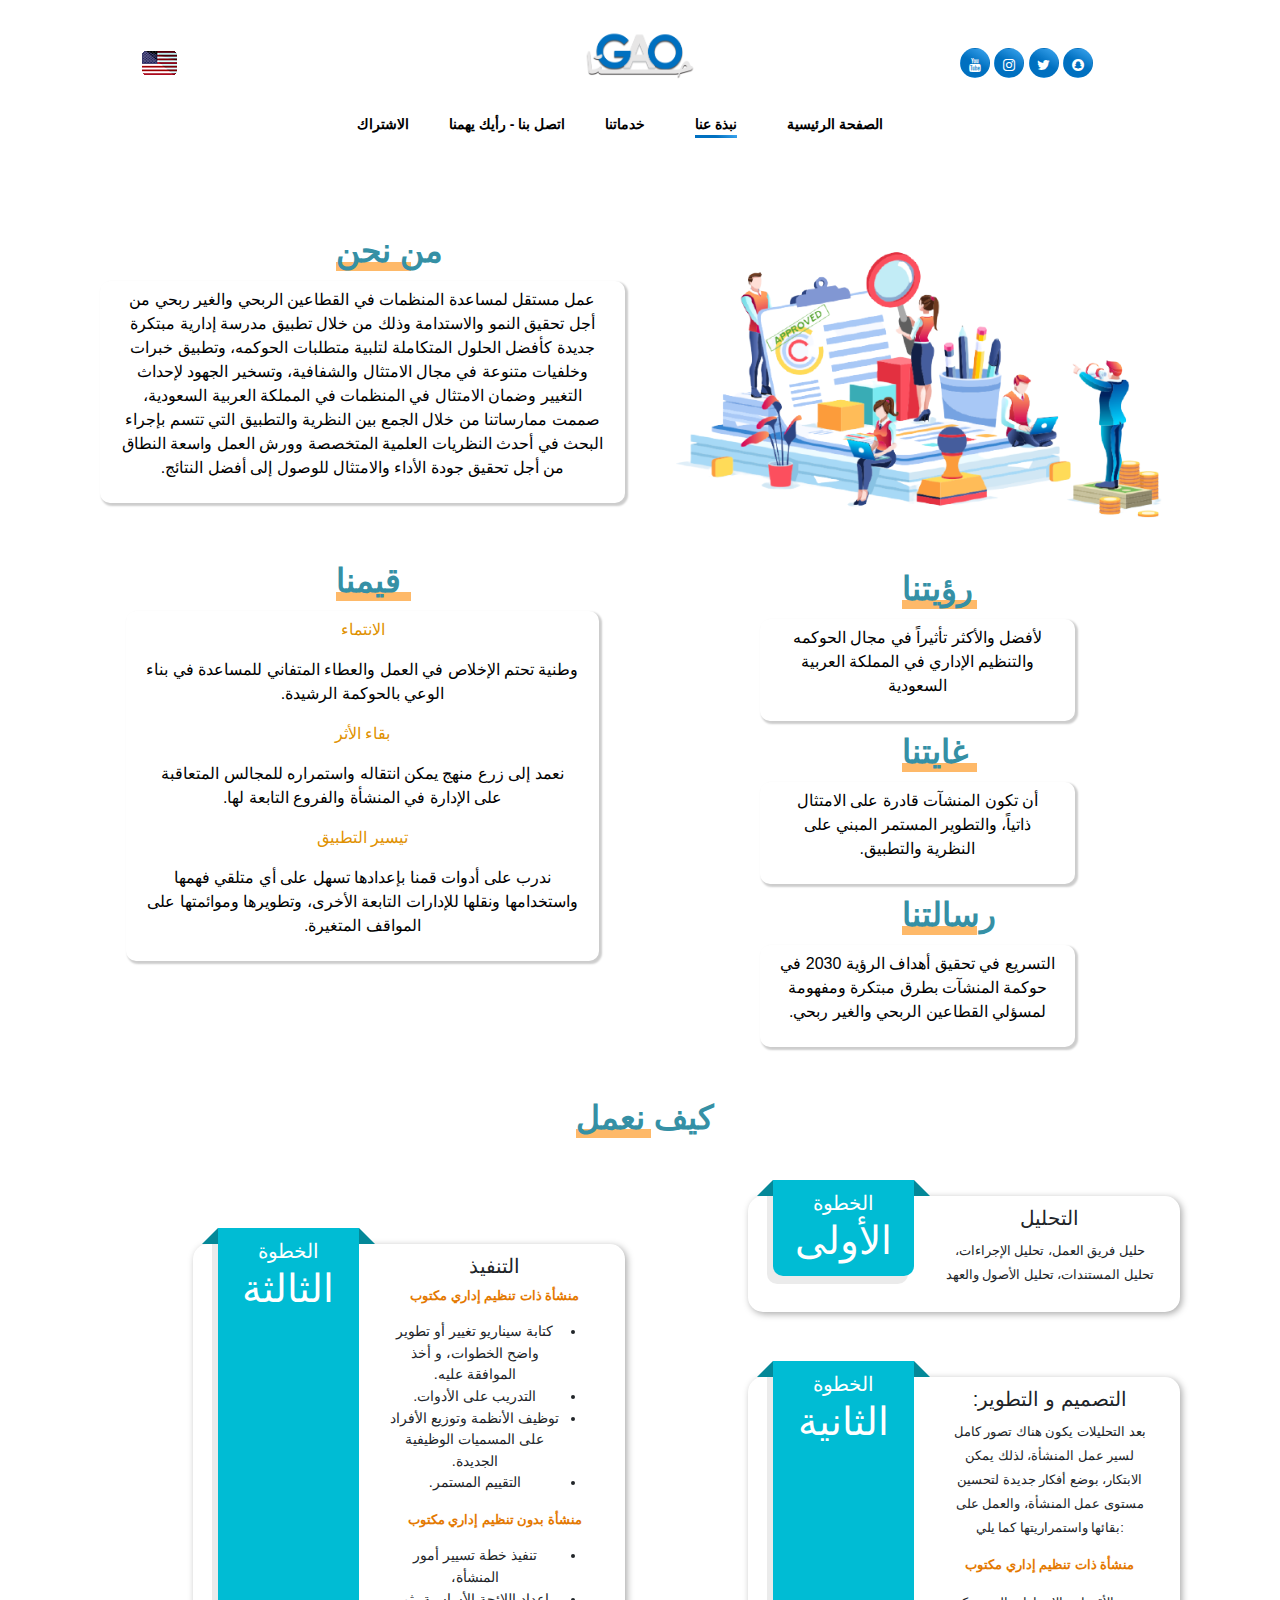
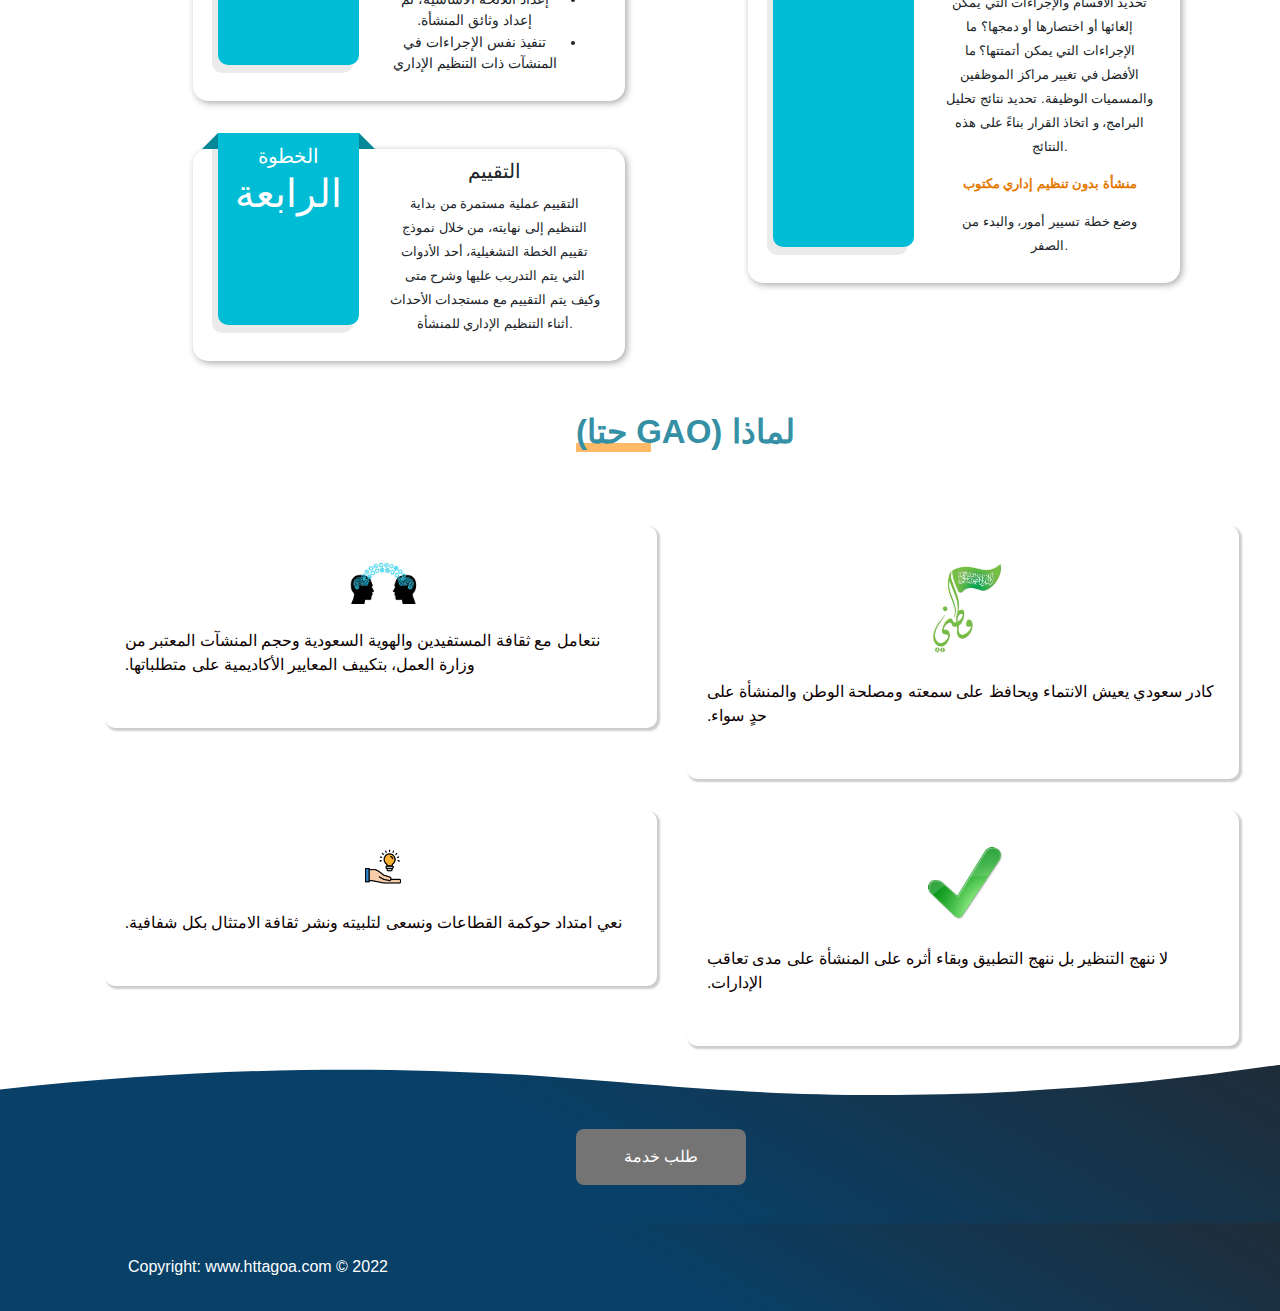
==== commit 1680ce60: "fix" ====
--- a/about_us.html
+++ b/about_us.html
@@ -266,7 +266,7 @@
                                     <h2 class="m-0 p-0 ">الأولى</h2>
                                 </div>
                             </div>
-                            <div class="col-md-7">
+                            <div class="col-md-7 rtl">
                                 <h5>التحليل</h5>
                                 <p><small>حليل فريق العمل، تحليل الإجراءات، تحليل المستندات، تحليل الأصول والعهد</small></p>
                             </div>
--- a/assets/css/style.css
+++ b/assets/css/style.css
@@ -55,7 +55,8 @@
 body {
     overflow-x: hidden;
     font-family: 'Roboto', sans-serif;
-    background-color: #fff;
+    background-image: linear-gradient(#ffffff, #ffffff) !important;
+    background-color: #000000 !important;
 }
 
 a {
--- a/assets/css/mobile.css
+++ b/assets/css/mobile.css
@@ -78,6 +78,8 @@
     }
     .video {
         margin-top: 7%;
+        width: 114%;
+        margin-right: -8%;
     }
     .section-header h3 {
         margin-left: 39%;
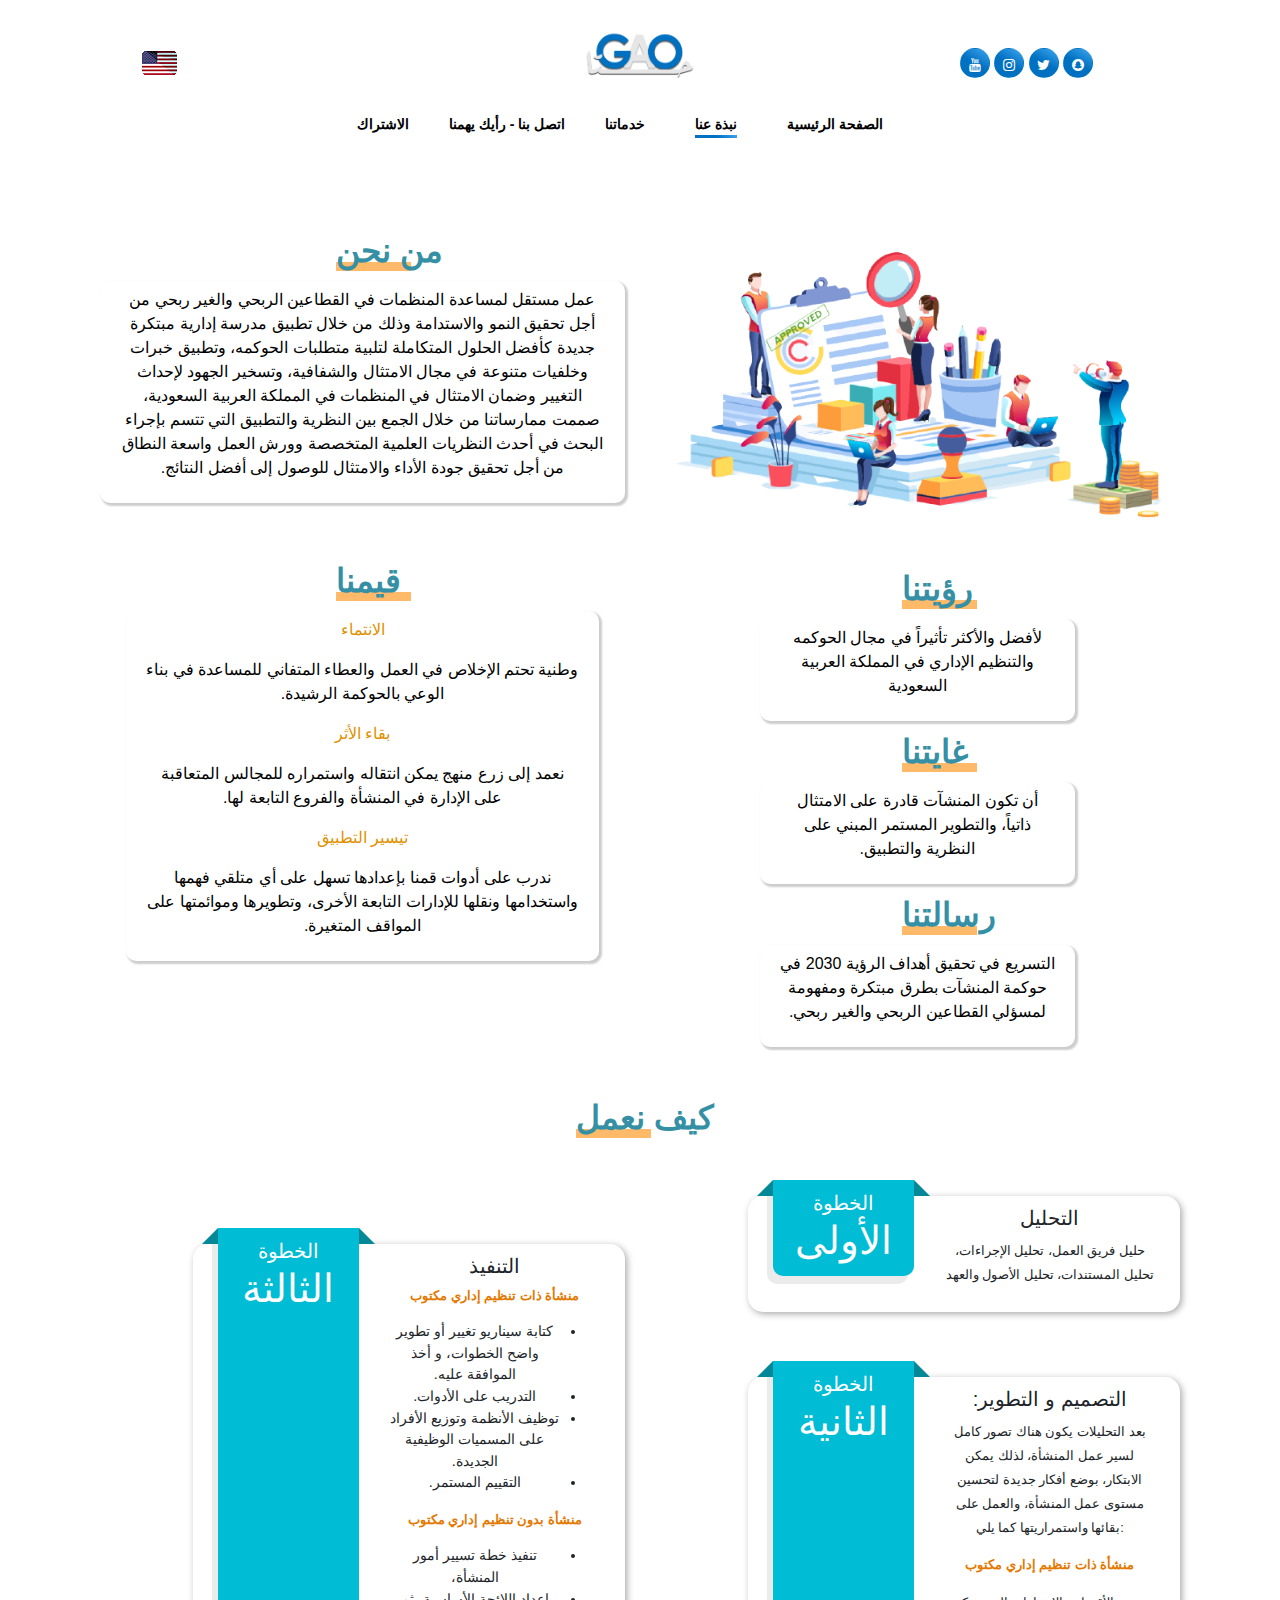
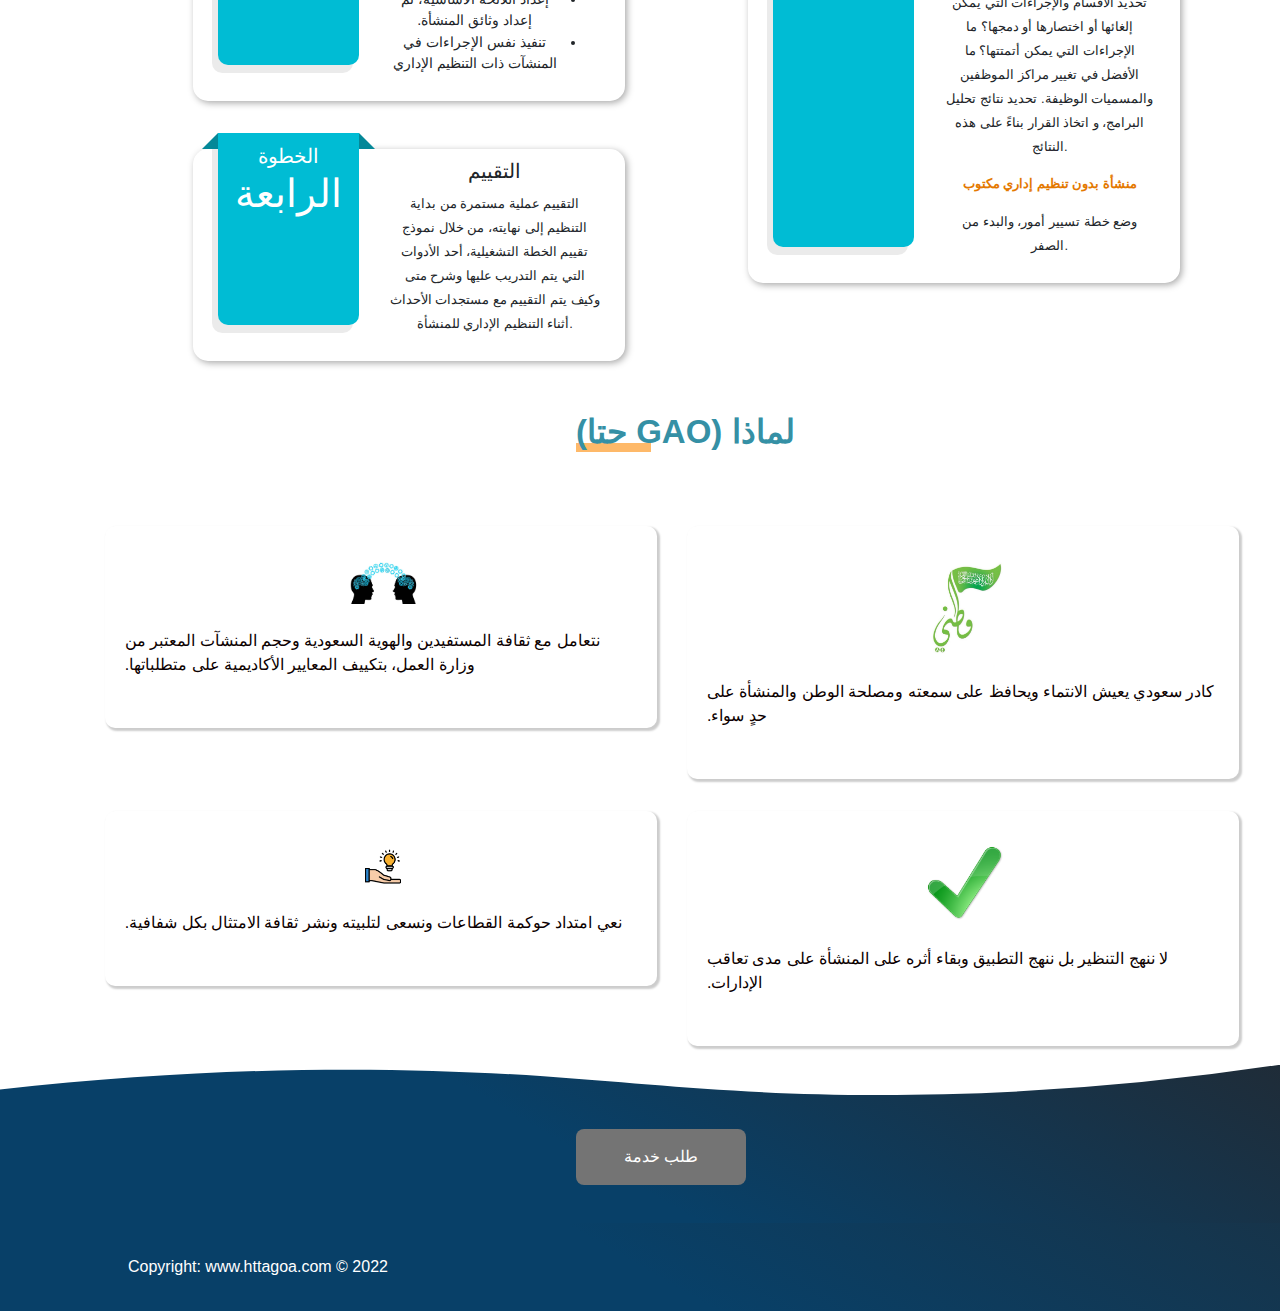
==== commit d6495507: "change ficon" ====
--- a/about_us.html
+++ b/about_us.html
@@ -8,7 +8,7 @@
     <!-- Page Title -->
     <title>HttaGoa</title>
     <!-- Favicon -->
-    <link rel="icon" href="assets/img/tools/logo.png">
+    <link rel="icon" href="assets/img/tools/logoPng.png">
     <!-- Style Sheet -->
     <link href="https://maxcdn.bootstrapcdn.com/font-awesome/4.7.0/css/font-awesome.min.css" rel="stylesheet">
     <link rel="stylesheet" href="assets/css/style.css">
--- a/assets/css/style.css
+++ b/assets/css/style.css
@@ -142,7 +142,8 @@
 }
 
 .btn.btn-hvr-white:hover {
-    background-color: #fff;
+    background-image: linear-gradient(#ffffff, #ffffff) !important;
+    background-color: #000000 !important;
     border: 1px solid #fff;
     color: #000 !important;
 }
@@ -526,7 +527,8 @@
 
 .hTacsC {
     padding: 4rem 0px 0px;
-    background: linear-gradient(30deg, #084068 50%, #1f2c38 100%);
+    background-image: linear-gradient(30deg, #084068 50%, #1f2c38 100%) !important;
+    background-color: #000000 !important;
     color: rgb(255, 255, 255);
     position: relative;
 }
@@ -762,7 +764,8 @@
     height: calc(2.25rem + 2px);
     border: 1px solid #ced4da;
     border-radius: 0.25rem;
-    background-color: #fff;
+    background-image: linear-gradient(#ffffff, #ffffff) !important;
+    background-color: #000000 !important;
     color: #495057;
 }
 
@@ -772,7 +775,8 @@
     -moz-border-radius: 10px;
     -webkit-border-radius: 10px;
     box-shadow: 2px 2px 2px 1px rgba(0, 0, 0, 0.2);
-    background-color: #fff;
+    background-image: linear-gradient(#ffffff, #ffffff) !important;
+    background-color: #000000 !important;
     color: #000;
 }
 
@@ -917,7 +921,8 @@
     -moz-border-radius: 10px;
     -webkit-border-radius: 10px;
     box-shadow: 2px 2px 2px 1px rgba(0, 0, 0, 0.2);
-    background-color: #fff;
+    background-image: linear-gradient(#ffffff, #ffffff) !important;
+    background-color: #000000 !important;
     color: #000;
     width: 90%;
     margin-right: 5%;
@@ -937,7 +942,8 @@
     -moz-border-radius: 10px;
     -webkit-border-radius: 10px;
     box-shadow: 2px 2px 2px 1px rgba(0, 0, 0, 0.2);
-    background-color: #ffffff;
+    background-image: linear-gradient(#ffffff, #ffffff) !important;
+    background-color: #000000 !important;
 }
 
 .icon-block img {
@@ -985,7 +991,8 @@
 }
 
 .white {
-    background-color: #fff;
+    background-image: linear-gradient(#ffffff, #ffffff) !important;
+    background-color: #000000 !important;
 }
 
 footer a {
@@ -1053,7 +1060,7 @@
 }
 
 footer {
-    background: linear-gradient(30deg, #084068 50%, #1f2c38 100%);
+    background: linear-gradient(30deg, #084068 50%, #193245 108%);
     color: #000;
     margin-top: 38px;
 }
--- a/assets/css/mobile.css
+++ b/assets/css/mobile.css
@@ -80,6 +80,7 @@
         margin-top: 7%;
         width: 114%;
         margin-right: -8%;
+        margin-bottom: 5%;
     }
     .section-header h3 {
         margin-left: 39%;
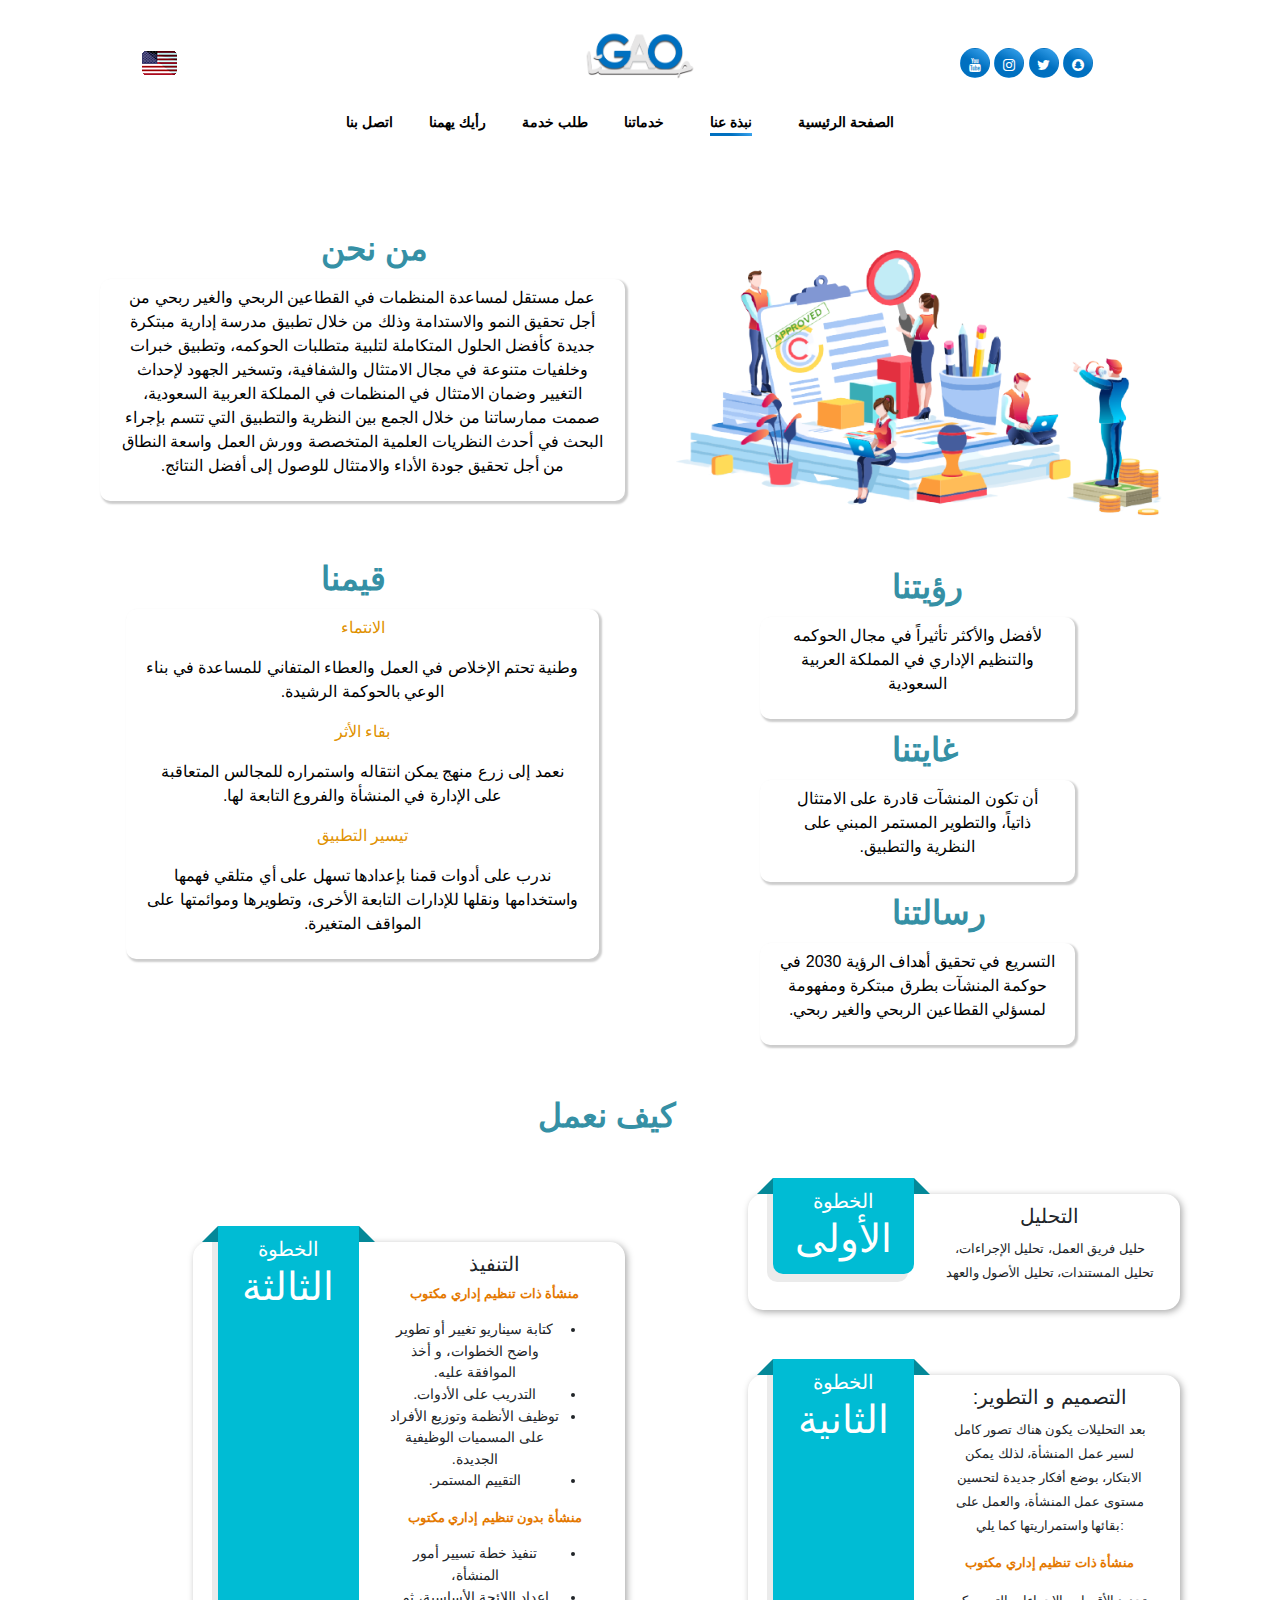
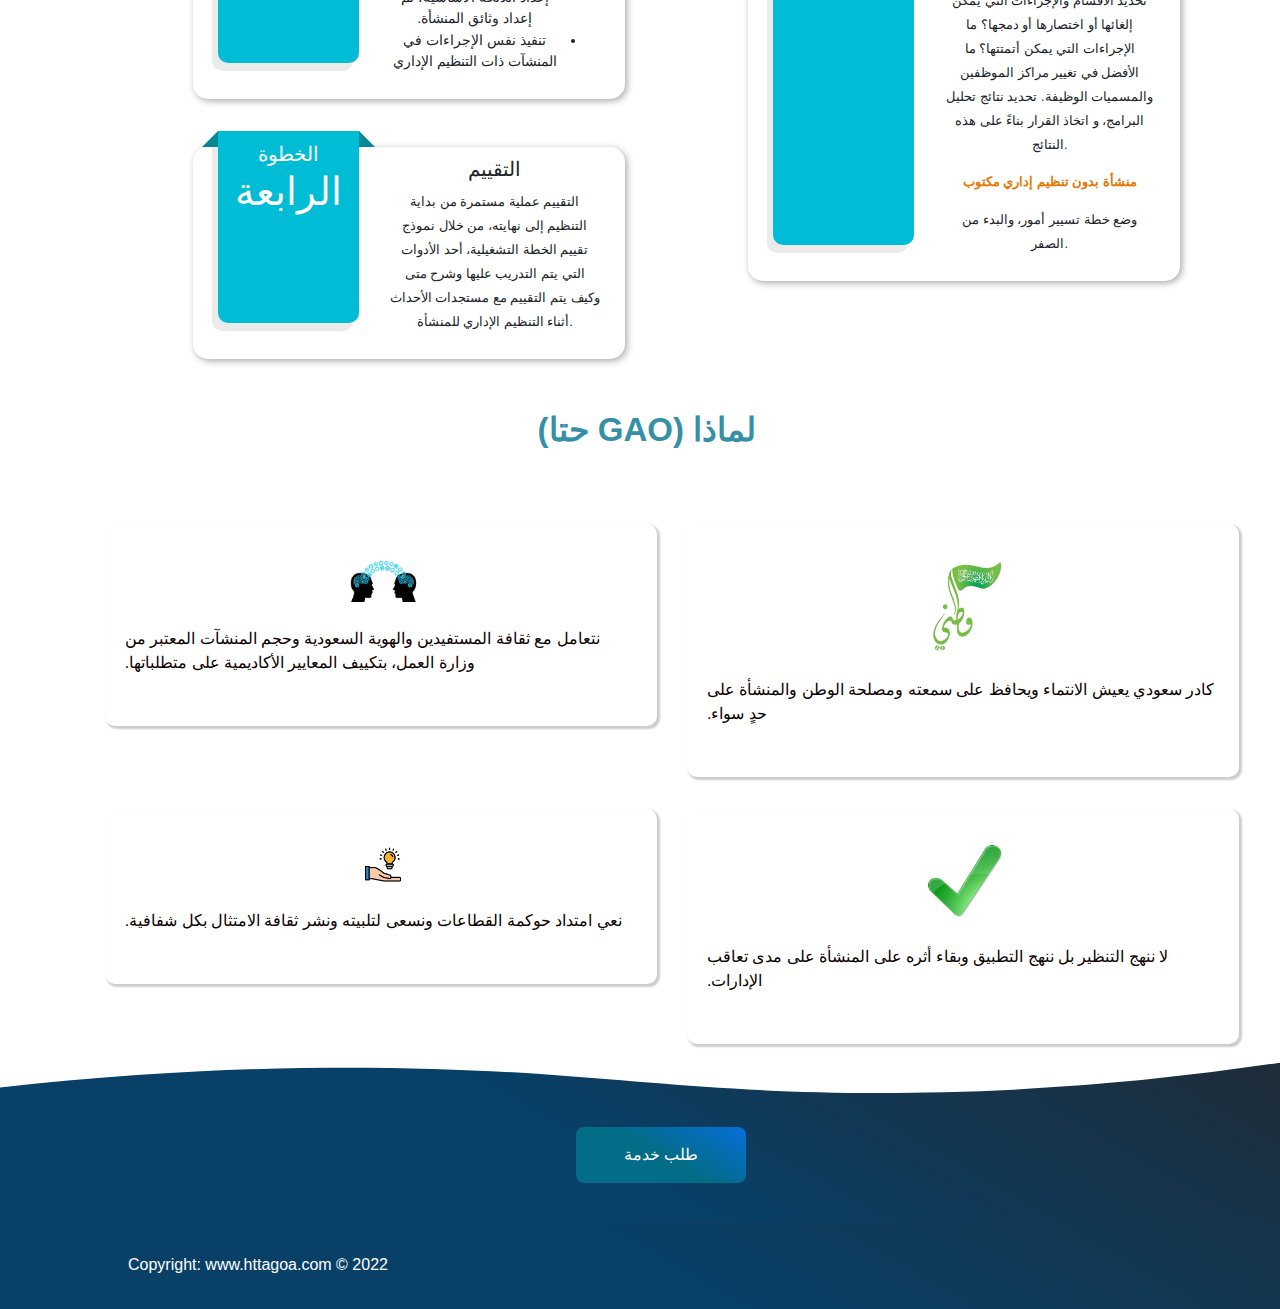
==== commit 0f23bd34: "fix" ====
--- a/about_us.html
+++ b/about_us.html
@@ -78,25 +78,43 @@
                             <a class="nav-link active scroll " href="about_us.html">نبذة عنا</a>
                             <ul class="navbar-nav ">
                                 <li>
-                                    <button href=" # ">من نحن</button>
-                                </li>
-                                <li>
-                                    <button href="# ">رؤيتنا</button>
-                                </li>
-                                <li>
-                                    <button href="# ">رسالتنا</button>
-                                </li>
-                                <li>
-                                    <button href="# ">غايتنا</button>
-                                </li>
-                                <li>
-                                    <button href="# ">قيمنا</button>
-                                </li>
-                                <li>
-                                    <button href="# ">كيف نعمل</button>
-                                </li>
-                                <li>
-                                    <button href="# ">لماذا (حتا GAO)</button>
+                                    <a href="about_us.html#vision">
+                                        <button href=" # ">من نحن</button>
+                                    </a>
+                                </li>
+                                <li>
+                                    <a href="about_us.html#vision">
+                                        <button>رؤيتنا</button>
+                                    </a>
+                                </li>
+                                <li>
+                                    <a href="about_us.html#vision">
+                                        <button>رسالتنا</button>
+                                    </a>
+                                </li>
+                                <li>
+                                    <a href="about_us.html#vision">
+
+                                        <button>غايتنا</button>
+                                    </a>
+                                </li>
+                                <li>
+                                    <a href="about_us.html#vision">
+
+                                        <button>قيمنا</button>
+                                    </a>
+                                </li>
+                                <li>
+                                    <a href="about_us.html#howereworking">
+
+                                        <button>كيف نعمل</button>
+                                    </a>
+                                </li>
+                                <li>
+                                    <a href="about_us.html#why">
+
+                                        <button>لماذا (حتا GAO)</button>
+                                    </a>
                                 </li>
                             </ul>
                         </li>
@@ -104,28 +122,34 @@
                             <a class="nav-link scroll " href="services.html">خدماتنا</a>
                             <ul class="navbar-nav">
                                 <li>
-                                    <button href=" # ">الخدمات الاستشارية
+                                    <a href="services.html#consult">
+                                        <button>الخدمات الاستشارية
 </button>
-                                </li>
-                                <li>
-                                    <button href=" # ">البرامج التطويرية
+                                    </a>
+                                </li>
+                                <li>
+                                    <a href="services.html#dev">
+                                        <button>البرامج التطويرية
 </button>
-                                </li>
-                                <li>
-                                    <button href=" # ">البرامج التدريبية
+                                    </a>
+                                </li>
+                                <li>
+                                    <a href="services.html#traning">
+                                        <button href="services.html#traning">البرامج التدريبية
 </button>
-                                </li>
-                                <li>
-                                    <button href=" # ">تسويق
-</button>
+                                    </a>
+                                    </a>
                                 </li>
                             </ul>
                         </li>
                         <li class="nav-item ">
-                            <a class="nav-link scroll " href="contact.html">اتصل بنا - رأيك يهمنا</a>
+                            <a href="subscribe.html " class="nav-link scroll ">طلب خدمة</a>
                         </li>
                         <li class="nav-item ">
-                            <a href="subscribe.html " class="nav-link scroll ">الاشتراك</a>
+                            <a class="nav-link scroll " href="yourOpinion.html"> رأيك يهمنا</a>
+                        </li>
+                        <li class="nav-item ">
+                            <a class="nav-link scroll " href="contact.html">اتصل بنا </a>
                         </li>
                     </ul>
                 </div>
@@ -149,14 +173,17 @@
                 <a href="services.html">  خدماتنا</a>
             </li>
             <li>
-                <a href="contact.html" class="">اتصل بنا - رأيك يهمنا </a>
-            </li>
-            <li>
-                <a href="subscribe.html" class="">الاشتراك </a>
+                <a href="subscribe.html ">طلب خدمة</a>
+            </li>
+            <li>
+                <a href="yourOpinion.html"> رأيك يهمنا</a>
+            </li>
+            <li>
+                <a href="contact.html">اتصل بنا </a>
             </li>
         </ul>
     </div>
-    <section id="about" class="padd-80 ">
+    <section id="howear" class="padd-80 ">
         <div class="container ">
 
             <div class="row">
@@ -184,7 +211,7 @@
             </div>
         </div>
     </section>
-    <section id="about">
+    <section id="vision">
         <div class="container ">
 
             <div class="row ">
@@ -251,7 +278,7 @@
         </div>
     </section>
 
-    <section class="pt-5">
+    <section id="howereworking" class="pt-5">
         <header class="section-header-about">
             <h3 class="section-title ">كيف نعمل</h3>
         </header>
@@ -362,7 +389,7 @@
             </div>
         </div>
     </section>
-    <section class="pt-5">
+    <section id="why" class="pt-5">
         <header class="section-header-about ">
             <h3 class="section-title "> (حتا GAO) لماذا</h3>
         </header>
--- a/assets/css/style.css
+++ b/assets/css/style.css
@@ -68,7 +68,7 @@
 
 .heading {
     font-size: 48px;
-    color: #000;
+    color: #6ecad5;
     font-weight: 600;
     font-family: 'Montserrat', sans-serif;
 }
@@ -533,10 +533,19 @@
     position: relative;
 }
 
+.infos {
+    margin-top: 17%;
+    text-align: center;
+}
+
+.gmail {
+    width: 4%;
+}
+
 .ijfRPV {
     text-decoration: none;
     color: rgb(255, 255, 255);
-    background: rgb(116 116 116);
+    background: linear-gradient(30deg, #036c86 50%, #066fd8 100%);
     padding: 1rem 3rem;
     display: inline-block;
     border-radius: 0.5rem;
@@ -584,6 +593,18 @@
     background-color: #2e71c0;
     color: #fff;
     box-shadow: 0 5px 15px rgba(32, 32, 32, 0.4);
+}
+
+.btn-green {
+    background-color: #70b500;
+    color: #fff;
+    width: 100px;
+    box-shadow: 0 5px 15px rgba(32, 32, 32, 0.4);
+}
+
+.btn-green:hover {
+    background-color: #2a7cd3;
+    color: #fff;
 }
 
 
@@ -769,6 +790,17 @@
     color: #495057;
 }
 
+.text-red {
+    color: red
+}
+
+.text-arabic {
+    margin-right: 5%;
+    margin-top: 8%;
+    text-align: right;
+    color: #000;
+}
+
 .icon-blockAbout {
     padding: 7px 20px;
     border-radius: 10px;
@@ -889,7 +921,7 @@
 }
 
 .video {
-    width: 100%;
+    width: 106%;
     margin-top: 3%;
 }
 
@@ -1109,7 +1141,24 @@
     color: #3590a5;
     line-height: 45px;
     font-weight: 700;
-    margin-left: 45%
+    margin-left: 42%
+}
+
+.centerButton {
+    text-align: center;
+}
+
+.btn-services {
+    background-color: #3590a5;
+    color: #fff;
+    box-shadow: 0 5px 15px rgba(32, 32, 32, 0.4);
+    margin-top: 3%;
+    text-align: right !important;
+}
+
+.btn-services:hover {
+    background-color: #065a6d;
+    color: #fff;
 }
 
 .section-titleConsult {
@@ -1132,17 +1181,6 @@
     padding-top: 7%;
 }
 
-.section-title:after {
-    content: "";
-    width: 75px;
-    height: 9px;
-    display: block;
-    background: #feb969;
-    position: absolute;
-    top: 75%;
-    z-index: -1;
-}
-
 .section-header-about p {
     text-align: center;
     padding-bottom: 30px;
@@ -1169,7 +1207,7 @@
 }
 
 .consultSection {
-    margin-left: 15% !important;
+    margin-left: 8% !important;
     margin-top: 3% !important;
 }
 
--- a/assets/css/navbar.css
+++ b/assets/css/navbar.css
@@ -49,8 +49,7 @@
 }
 
 .navbar-nav li {
-    background-color: #fff;
-    border: 2px solid #fff;
+    padding-bottom: 2px;
 }
 
 .navbar-nav li ul {
@@ -61,7 +60,6 @@
     padding: 0;
     position: absolute;
     z-index: 1000;
-    background-color: #17467c;
     color: #fff;
 }
 
@@ -74,7 +72,7 @@
     color: #fff;
     width: 200px;
     border-radius: 0.25rem;
-    background: linear-gradient(30deg, #0070C0 50%, #000000 100%);
+    background: linear-gradient(30deg, #3c90a5 50%, #3580cd 100%);
     font-size: 18px;
 }
 
@@ -82,7 +80,7 @@
     color: #fff;
     width: 200px;
     border-radius: 0.25rem;
-    background: linear-gradient(30deg, #000000 50%, #0070C0 100%);
+    background: linear-gradient(30deg, #036c86 50%, #066fd8 100%);
     font-size: 18px;
 }
 
--- a/assets/css/mobile.css
+++ b/assets/css/mobile.css
@@ -44,16 +44,6 @@
         font-weight: 700;
         text-align: center;
         margin-left: 4%
-    }
-    .section-title:after {
-        content: "";
-        width: 75px;
-        height: 9px;
-        display: none;
-        background: #feb969;
-        position: absolute;
-        top: 75%;
-        z-index: -1;
     }
     .mobile-none {
         display: none;
